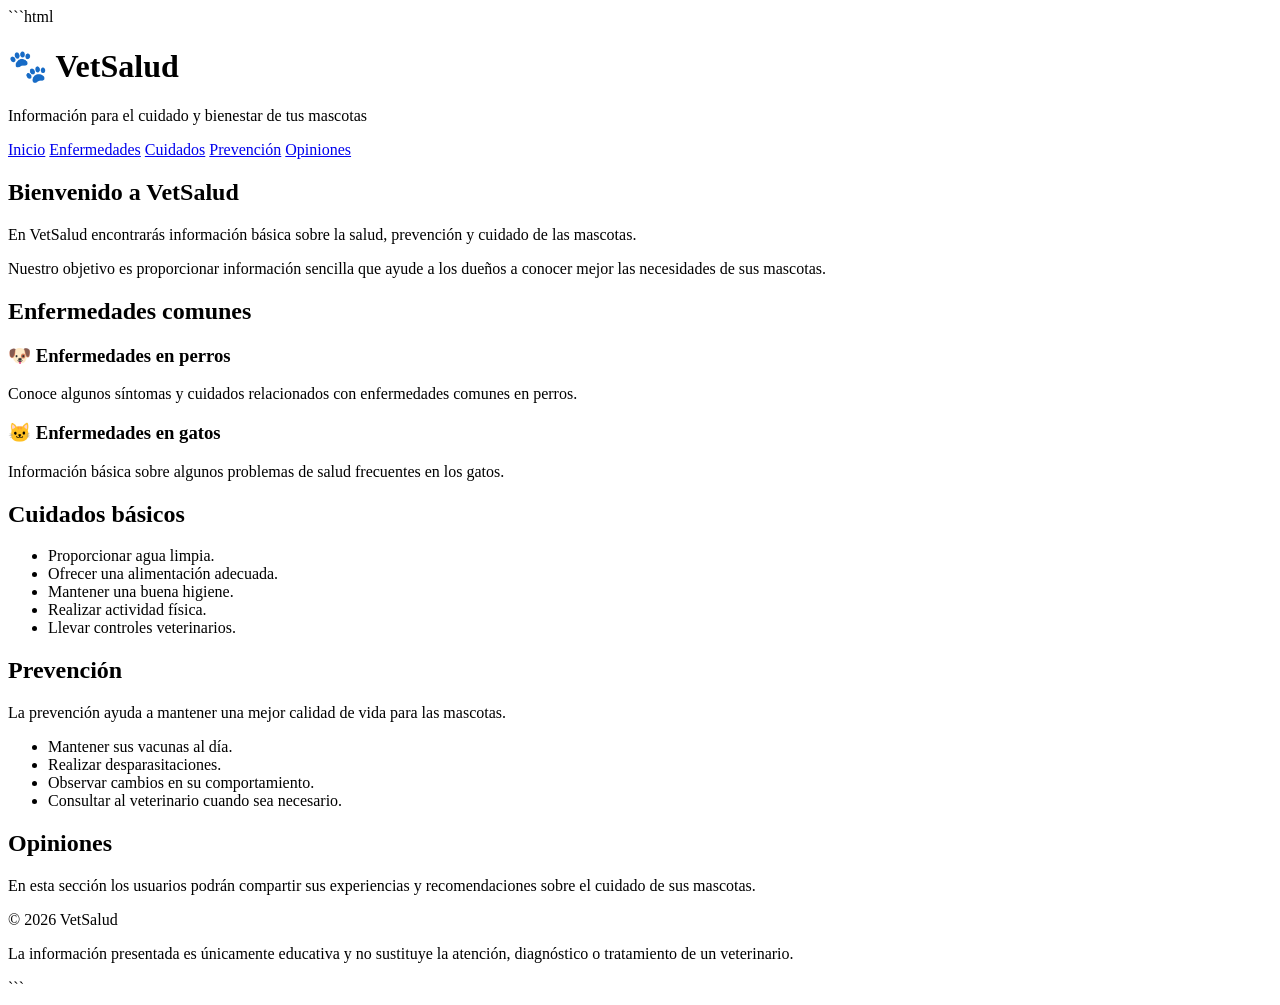
==== index.html @ 02de77aa "Primer commit de VetSalud" ====
```html
<!DOCTYPE html>
<html lang="es">
<head>
    <meta charset="UTF-8">
    <meta name="viewport" content="width=device-width, initial-scale=1.0">
    <title>VetSalud | Cuidado de mascotas</title>
</head>

<body>

    <header>
        <h1>🐾 VetSalud</h1>
        <p>Información para el cuidado y bienestar de tus mascotas</p>
    </header>

    <nav>
        <a href="#inicio">Inicio</a>
        <a href="#enfermedades">Enfermedades</a>
        <a href="#cuidados">Cuidados</a>
        <a href="#prevencion">Prevención</a>
        <a href="#opiniones">Opiniones</a>
    </nav>

    <main>

        <section id="inicio">
            <h2>Bienvenido a VetSalud</h2>
            <p>
                En VetSalud encontrarás información básica sobre la salud,
                prevención y cuidado de las mascotas.
            </p>
            <p>
                Nuestro objetivo es proporcionar información sencilla que
                ayude a los dueños a conocer mejor las necesidades de sus mascotas.
            </p>
        </section>

        <section id="enfermedades">
            <h2>Enfermedades comunes</h2>

            <article>
                <h3>🐶 Enfermedades en perros</h3>
                <p>
                    Conoce algunos síntomas y cuidados relacionados con
                    enfermedades comunes en perros.
                </p>
            </article>

            <article>
                <h3>🐱 Enfermedades en gatos</h3>
                <p>
                    Información básica sobre algunos problemas de salud
                    frecuentes en los gatos.
                </p>
            </article>
        </section>

        <section id="cuidados">
            <h2>Cuidados básicos</h2>
            <ul>
                <li>Proporcionar agua limpia.</li>
                <li>Ofrecer una alimentación adecuada.</li>
                <li>Mantener una buena higiene.</li>
                <li>Realizar actividad física.</li>
                <li>Llevar controles veterinarios.</li>
            </ul>
        </section>

        <section id="prevencion">
            <h2>Prevención</h2>
            <p>
                La prevención ayuda a mantener una mejor calidad de vida
                para las mascotas.
            </p>

            <ul>
                <li>Mantener sus vacunas al día.</li>
                <li>Realizar desparasitaciones.</li>
                <li>Observar cambios en su comportamiento.</li>
                <li>Consultar al veterinario cuando sea necesario.</li>
            </ul>
        </section>

        <section id="opiniones">
            <h2>Opiniones</h2>
            <p>
                En esta sección los usuarios podrán compartir sus
                experiencias y recomendaciones sobre el cuidado de sus mascotas.
            </p>
        </section>

    </main>

    <footer>
        <p>© 2026 VetSalud</p>
        <p>
            La información presentada es únicamente educativa y no sustituye
            la atención, diagnóstico o tratamiento de un veterinario.
        </p>
    </footer>

</body>
</html>
```
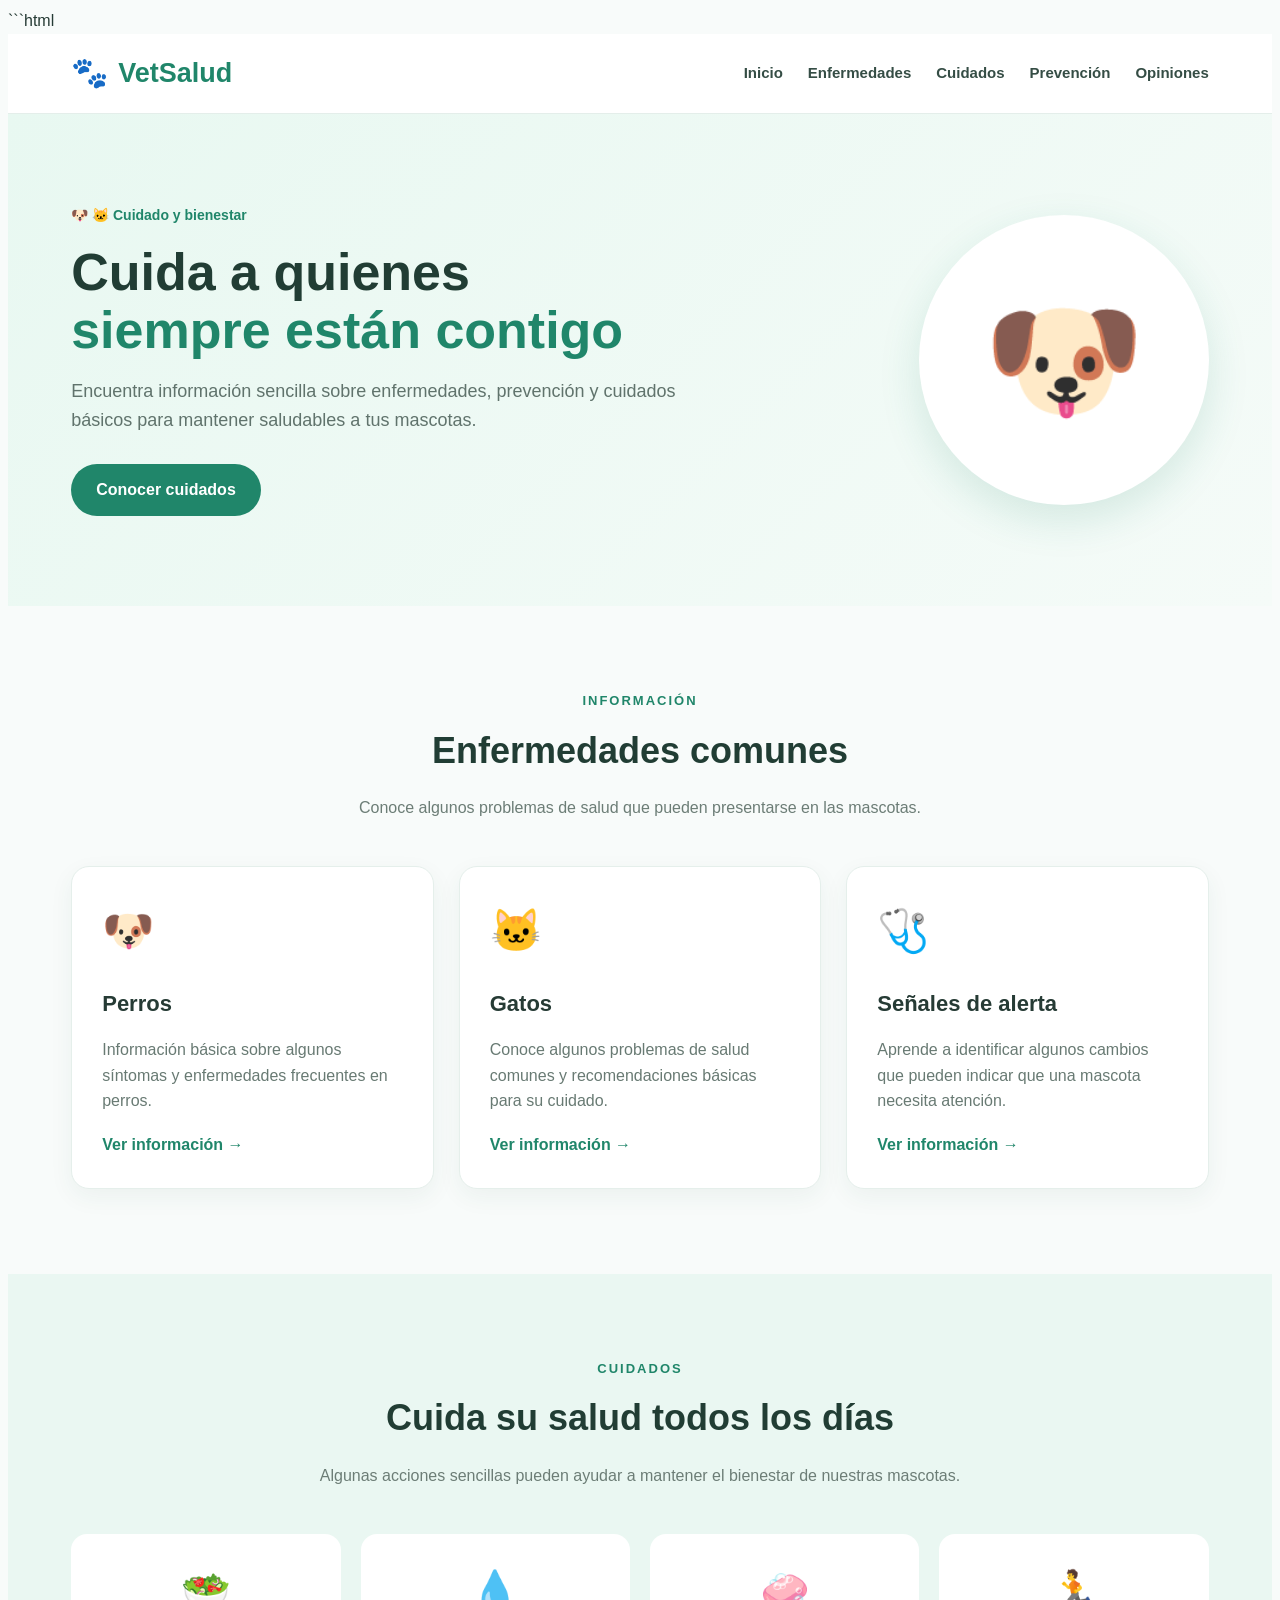
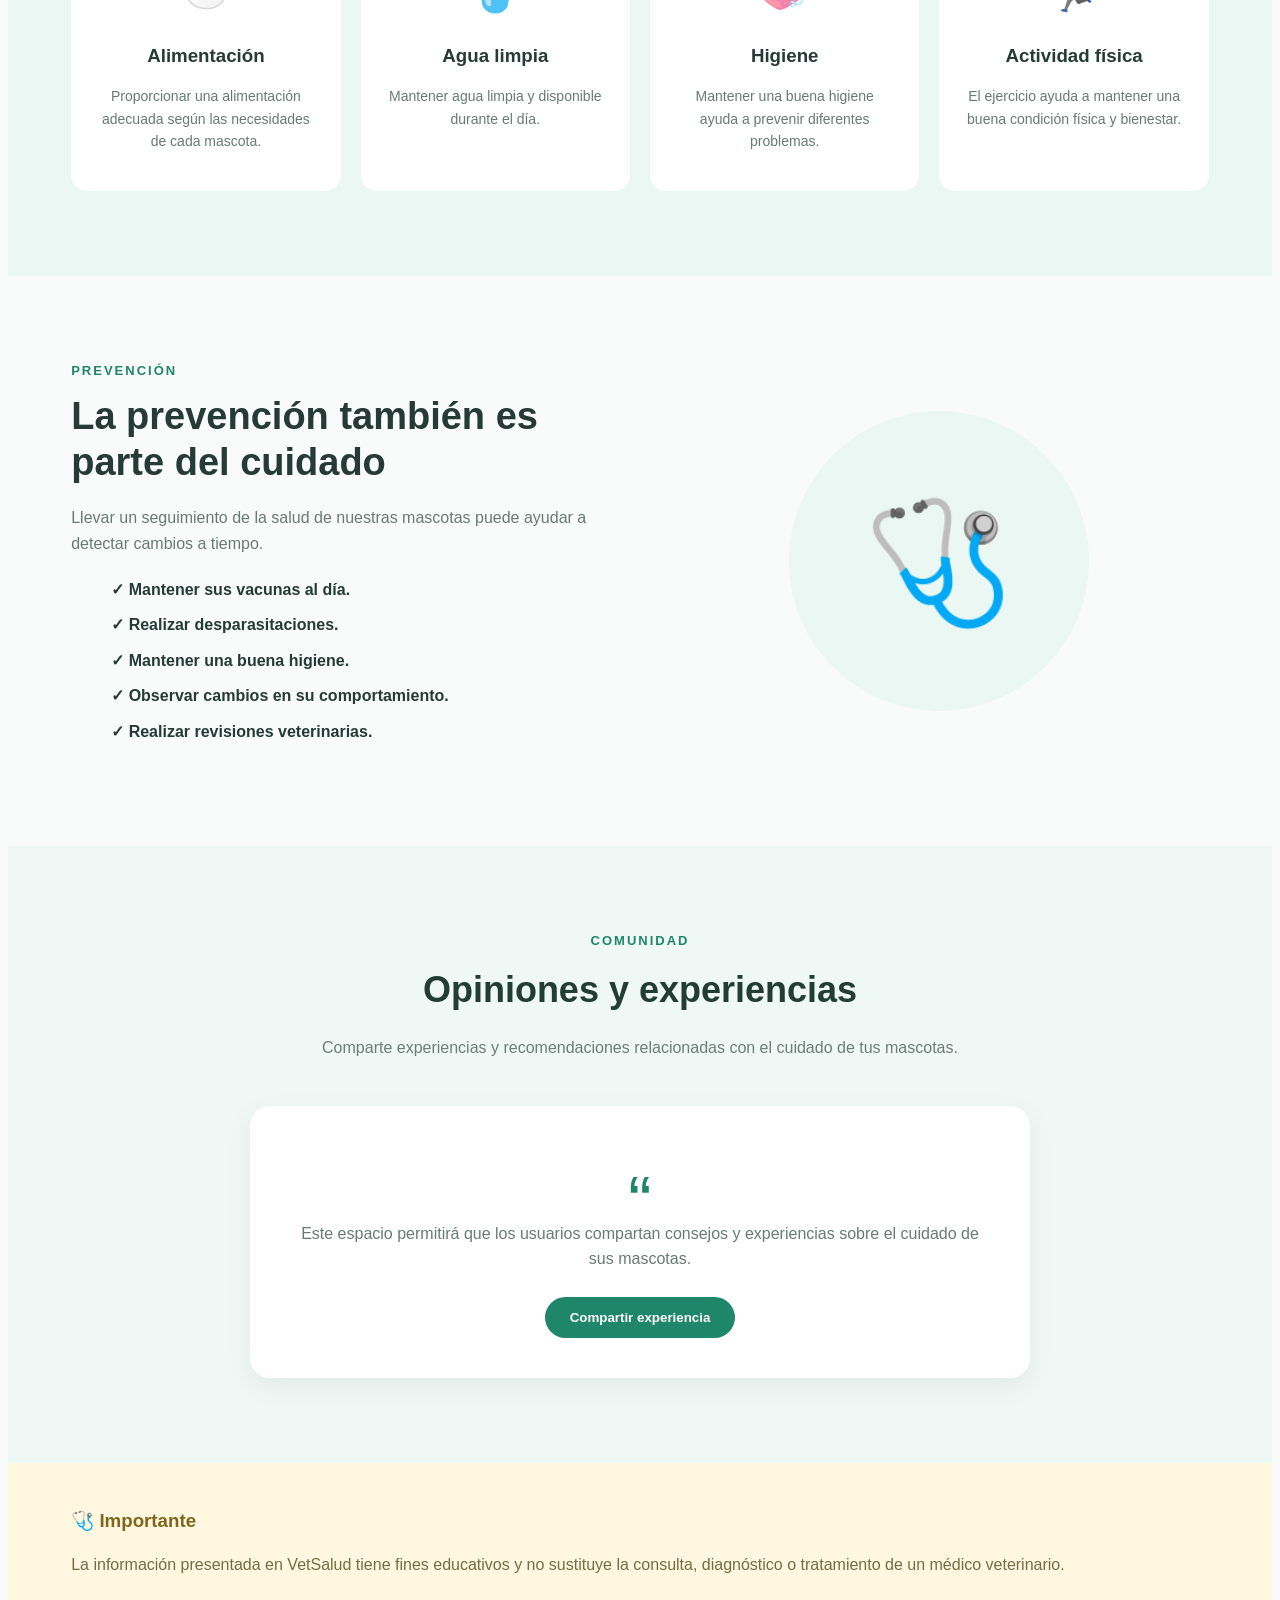
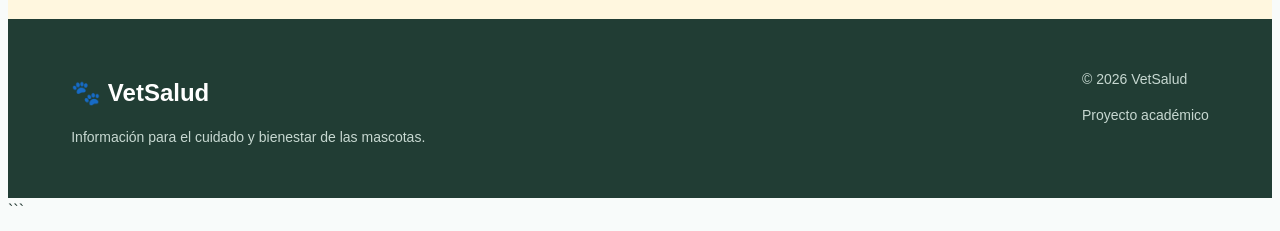
==== commit a81e33ac: "Agrega diseño inicial de VetSalud" ====
--- a/index.html
+++ b/index.html
@@ -4,102 +4,293 @@
 <head>
     <meta charset="UTF-8">
     <meta name="viewport" content="width=device-width, initial-scale=1.0">
+
     <title>VetSalud | Cuidado de mascotas</title>
+
+    <link rel="stylesheet" href="css/style.css">
 </head>
 
 <body>
 
-    <header>
-        <h1>🐾 VetSalud</h1>
-        <p>Información para el cuidado y bienestar de tus mascotas</p>
+    <!-- ENCABEZADO -->
+    <header class="header">
+        <div class="contenedor header-contenido">
+
+            <div class="logo">
+                <span>🐾</span>
+                <h1>VetSalud</h1>
+            </div>
+
+            <nav class="menu">
+                <a href="#inicio">Inicio</a>
+                <a href="#enfermedades">Enfermedades</a>
+                <a href="#cuidados">Cuidados</a>
+                <a href="#prevencion">Prevención</a>
+                <a href="#opiniones">Opiniones</a>
+            </nav>
+
+        </div>
     </header>
 
-    <nav>
-        <a href="#inicio">Inicio</a>
-        <a href="#enfermedades">Enfermedades</a>
-        <a href="#cuidados">Cuidados</a>
-        <a href="#prevencion">Prevención</a>
-        <a href="#opiniones">Opiniones</a>
-    </nav>
-
-    <main>
-
-        <section id="inicio">
-            <h2>Bienvenido a VetSalud</h2>
+
+    <!-- INICIO -->
+    <section id="inicio" class="hero">
+
+        <div class="contenedor hero-contenido">
+
+            <div class="hero-texto">
+                <span class="etiqueta">🐶 🐱 Cuidado y bienestar</span>
+
+                <h2>
+                    Cuida a quienes
+                    <span>siempre están contigo</span>
+                </h2>
+
+                <p>
+                    Encuentra información sencilla sobre enfermedades,
+                    prevención y cuidados básicos para mantener saludables
+                    a tus mascotas.
+                </p>
+
+                <a href="#cuidados" class="boton">
+                    Conocer cuidados
+                </a>
+            </div>
+
+            <div class="hero-animal">
+                <div class="circulo-animal">
+                    🐶
+                </div>
+            </div>
+
+        </div>
+
+    </section>
+
+
+    <!-- ENFERMEDADES -->
+    <section id="enfermedades" class="seccion">
+
+        <div class="contenedor">
+
+            <div class="titulo-seccion">
+                <span>INFORMACIÓN</span>
+                <h2>Enfermedades comunes</h2>
+                <p>
+                    Conoce algunos problemas de salud que pueden presentarse
+                    en las mascotas.
+                </p>
+            </div>
+
+            <div class="tarjetas">
+
+                <article class="tarjeta">
+                    <div class="icono">🐶</div>
+                    <h3>Perros</h3>
+                    <p>
+                        Información básica sobre algunos síntomas y
+                        enfermedades frecuentes en perros.
+                    </p>
+                    <a href="#">Ver información →</a>
+                </article>
+
+                <article class="tarjeta">
+                    <div class="icono">🐱</div>
+                    <h3>Gatos</h3>
+                    <p>
+                        Conoce algunos problemas de salud comunes y
+                        recomendaciones básicas para su cuidado.
+                    </p>
+                    <a href="#">Ver información →</a>
+                </article>
+
+                <article class="tarjeta">
+                    <div class="icono">🩺</div>
+                    <h3>Señales de alerta</h3>
+                    <p>
+                        Aprende a identificar algunos cambios que pueden
+                        indicar que una mascota necesita atención.
+                    </p>
+                    <a href="#">Ver información →</a>
+                </article>
+
+            </div>
+
+        </div>
+
+    </section>
+
+
+    <!-- CUIDADOS -->
+    <section id="cuidados" class="seccion seccion-verde">
+
+        <div class="contenedor">
+
+            <div class="titulo-seccion">
+                <span>CUIDADOS</span>
+                <h2>Cuida su salud todos los días</h2>
+                <p>
+                    Algunas acciones sencillas pueden ayudar a mantener
+                    el bienestar de nuestras mascotas.
+                </p>
+            </div>
+
+            <div class="cuidados-grid">
+
+                <div class="cuidado">
+                    <div>🥗</div>
+                    <h3>Alimentación</h3>
+                    <p>
+                        Proporcionar una alimentación adecuada según las
+                        necesidades de cada mascota.
+                    </p>
+                </div>
+
+                <div class="cuidado">
+                    <div>💧</div>
+                    <h3>Agua limpia</h3>
+                    <p>
+                        Mantener agua limpia y disponible durante el día.
+                    </p>
+                </div>
+
+                <div class="cuidado">
+                    <div>🧼</div>
+                    <h3>Higiene</h3>
+                    <p>
+                        Mantener una buena higiene ayuda a prevenir
+                        diferentes problemas.
+                    </p>
+                </div>
+
+                <div class="cuidado">
+                    <div>🏃</div>
+                    <h3>Actividad física</h3>
+                    <p>
+                        El ejercicio ayuda a mantener una buena condición
+                        física y bienestar.
+                    </p>
+                </div>
+
+            </div>
+
+        </div>
+
+    </section>
+
+
+    <!-- PREVENCIÓN -->
+    <section id="prevencion" class="seccion">
+
+        <div class="contenedor prevencion">
+
+            <div class="prevencion-texto">
+
+                <span>PREVENCIÓN</span>
+
+                <h2>
+                    La prevención también es parte del cuidado
+                </h2>
+
+                <p>
+                    Llevar un seguimiento de la salud de nuestras mascotas
+                    puede ayudar a detectar cambios a tiempo.
+                </p>
+
+                <ul>
+                    <li>✓ Mantener sus vacunas al día.</li>
+                    <li>✓ Realizar desparasitaciones.</li>
+                    <li>✓ Mantener una buena higiene.</li>
+                    <li>✓ Observar cambios en su comportamiento.</li>
+                    <li>✓ Realizar revisiones veterinarias.</li>
+                </ul>
+
+            </div>
+
+            <div class="prevencion-imagen">
+                🩺
+            </div>
+
+        </div>
+
+    </section>
+
+
+    <!-- OPINIONES -->
+    <section id="opiniones" class="seccion opiniones">
+
+        <div class="contenedor">
+
+            <div class="titulo-seccion">
+                <span>COMUNIDAD</span>
+                <h2>Opiniones y experiencias</h2>
+
+                <p>
+                    Comparte experiencias y recomendaciones relacionadas
+                    con el cuidado de tus mascotas.
+                </p>
+            </div>
+
+            <div class="opinion-box">
+
+                <div class="comillas">“</div>
+
+                <p>
+                    Este espacio permitirá que los usuarios compartan
+                    consejos y experiencias sobre el cuidado de sus mascotas.
+                </p>
+
+                <button class="boton">
+                    Compartir experiencia
+                </button>
+
+            </div>
+
+        </div>
+
+    </section>
+
+
+    <!-- AVISO -->
+    <section class="aviso">
+
+        <div class="contenedor">
+
+            <h3>🩺 Importante</h3>
+
             <p>
-                En VetSalud encontrarás información básica sobre la salud,
-                prevención y cuidado de las mascotas.
+                La información presentada en VetSalud tiene fines educativos
+                y no sustituye la consulta, diagnóstico o tratamiento de un
+                médico veterinario.
             </p>
-            <p>
-                Nuestro objetivo es proporcionar información sencilla que
-                ayude a los dueños a conocer mejor las necesidades de sus mascotas.
-            </p>
-        </section>
-
-        <section id="enfermedades">
-            <h2>Enfermedades comunes</h2>
-
-            <article>
-                <h3>🐶 Enfermedades en perros</h3>
-                <p>
-                    Conoce algunos síntomas y cuidados relacionados con
-                    enfermedades comunes en perros.
-                </p>
-            </article>
-
-            <article>
-                <h3>🐱 Enfermedades en gatos</h3>
-                <p>
-                    Información básica sobre algunos problemas de salud
-                    frecuentes en los gatos.
-                </p>
-            </article>
-        </section>
-
-        <section id="cuidados">
-            <h2>Cuidados básicos</h2>
-            <ul>
-                <li>Proporcionar agua limpia.</li>
-                <li>Ofrecer una alimentación adecuada.</li>
-                <li>Mantener una buena higiene.</li>
-                <li>Realizar actividad física.</li>
-                <li>Llevar controles veterinarios.</li>
-            </ul>
-        </section>
-
-        <section id="prevencion">
-            <h2>Prevención</h2>
-            <p>
-                La prevención ayuda a mantener una mejor calidad de vida
-                para las mascotas.
-            </p>
-
-            <ul>
-                <li>Mantener sus vacunas al día.</li>
-                <li>Realizar desparasitaciones.</li>
-                <li>Observar cambios en su comportamiento.</li>
-                <li>Consultar al veterinario cuando sea necesario.</li>
-            </ul>
-        </section>
-
-        <section id="opiniones">
-            <h2>Opiniones</h2>
-            <p>
-                En esta sección los usuarios podrán compartir sus
-                experiencias y recomendaciones sobre el cuidado de sus mascotas.
-            </p>
-        </section>
-
-    </main>
-
-    <footer>
-        <p>© 2026 VetSalud</p>
-        <p>
-            La información presentada es únicamente educativa y no sustituye
-            la atención, diagnóstico o tratamiento de un veterinario.
-        </p>
+
+        </div>
+
+    </section>
+
+
+    <!-- FOOTER -->
+    <footer class="footer">
+
+        <div class="contenedor footer-contenido">
+
+            <div>
+                <h2>🐾 VetSalud</h2>
+                <p>
+                    Información para el cuidado y bienestar de las mascotas.
+                </p>
+            </div>
+
+            <div>
+                <p>© 2026 VetSalud</p>
+                <p>Proyecto académico</p>
+            </div>
+
+        </div>
+
     </footer>
 
 </body>
 </html>
 ```
+
--- a/css/style.css
+++ b/css/style.css
@@ -0,0 +1,481 @@
+```css
+/* ------------------------------
+   CONFIGURACIÓN GENERAL
+------------------------------ */
+
+* {
+    margin: 0;
+    padding: 0;
+    box-sizing: border-box;
+}
+
+html {
+    scroll-behavior: smooth;
+}
+
+body {
+    font-family: Arial, Helvetica, sans-serif;
+    background-color: #f8fbfa;
+    color: #263b35;
+    line-height: 1.6;
+}
+
+.contenedor {
+    width: 90%;
+    max-width: 1150px;
+    margin: auto;
+}
+
+
+/* ------------------------------
+   ENCABEZADO
+------------------------------ */
+
+.header {
+    background-color: white;
+    border-bottom: 1px solid #e4eeea;
+    position: sticky;
+    top: 0;
+    z-index: 1000;
+}
+
+.header-contenido {
+    min-height: 75px;
+    display: flex;
+    align-items: center;
+    justify-content: space-between;
+}
+
+.logo {
+    display: flex;
+    align-items: center;
+    gap: 10px;
+}
+
+.logo span {
+    font-size: 30px;
+}
+
+.logo h1 {
+    color: #20866a;
+    font-size: 27px;
+}
+
+.menu {
+    display: flex;
+    gap: 25px;
+}
+
+.menu a {
+    color: #354d45;
+    text-decoration: none;
+    font-size: 15px;
+    font-weight: bold;
+    transition: 0.3s;
+}
+
+.menu a:hover {
+    color: #20866a;
+}
+
+
+/* ------------------------------
+   INICIO
+------------------------------ */
+
+.hero {
+    background: linear-gradient(135deg, #e8f8f1, #f5fbf8);
+    padding: 90px 0;
+}
+
+.hero-contenido {
+    display: flex;
+    align-items: center;
+    justify-content: space-between;
+    gap: 50px;
+}
+
+.hero-texto {
+    max-width: 650px;
+}
+
+.etiqueta {
+    color: #20866a;
+    font-weight: bold;
+    font-size: 14px;
+}
+
+.hero h2 {
+    font-size: 52px;
+    line-height: 1.1;
+    margin: 18px 0;
+    color: #213d34;
+}
+
+.hero h2 span {
+    color: #20866a;
+    display: block;
+}
+
+.hero p {
+    color: #60736c;
+    font-size: 18px;
+    margin-bottom: 30px;
+}
+
+.boton {
+    display: inline-block;
+    background-color: #20866a;
+    color: white;
+    text-decoration: none;
+    padding: 13px 25px;
+    border-radius: 30px;
+    border: none;
+    font-weight: bold;
+    cursor: pointer;
+    transition: 0.3s;
+}
+
+.boton:hover {
+    background-color: #176b55;
+    transform: translateY(-2px);
+}
+
+.hero-animal {
+    display: flex;
+    justify-content: center;
+    align-items: center;
+}
+
+.circulo-animal {
+    width: 290px;
+    height: 290px;
+    border-radius: 50%;
+    background-color: white;
+    display: flex;
+    justify-content: center;
+    align-items: center;
+    font-size: 130px;
+    box-shadow: 0 15px 40px rgba(32, 134, 106, 0.15);
+}
+
+
+/* ------------------------------
+   SECCIONES
+------------------------------ */
+
+.seccion {
+    padding: 85px 0;
+}
+
+.titulo-seccion {
+    text-align: center;
+    max-width: 650px;
+    margin: 0 auto 45px;
+}
+
+.titulo-seccion span,
+.prevencion-texto > span {
+    color: #20866a;
+    font-size: 13px;
+    font-weight: bold;
+    letter-spacing: 2px;
+}
+
+.titulo-seccion h2 {
+    font-size: 36px;
+    color: #213d34;
+    margin: 10px 0;
+}
+
+.titulo-seccion p {
+    color: #6c7d76;
+}
+
+
+/* ------------------------------
+   TARJETAS
+------------------------------ */
+
+.tarjetas {
+    display: grid;
+    grid-template-columns: repeat(3, 1fr);
+    gap: 25px;
+}
+
+.tarjeta {
+    background-color: white;
+    padding: 30px;
+    border-radius: 18px;
+    border: 1px solid #e5efeb;
+    box-shadow: 0 8px 25px rgba(40, 80, 65, 0.06);
+    transition: 0.3s;
+}
+
+.tarjeta:hover {
+    transform: translateY(-6px);
+    box-shadow: 0 15px 30px rgba(40, 80, 65, 0.12);
+}
+
+.icono {
+    font-size: 42px;
+    margin-bottom: 15px;
+}
+
+.tarjeta h3 {
+    font-size: 22px;
+    margin-bottom: 10px;
+}
+
+.tarjeta p {
+    color: #687a73;
+    margin-bottom: 18px;
+}
+
+.tarjeta a {
+    color: #20866a;
+    text-decoration: none;
+    font-weight: bold;
+}
+
+
+/* ------------------------------
+   CUIDADOS
+------------------------------ */
+
+.seccion-verde {
+    background-color: #eaf7f2;
+}
+
+.cuidados-grid {
+    display: grid;
+    grid-template-columns: repeat(4, 1fr);
+    gap: 20px;
+}
+
+.cuidado {
+    background-color: white;
+    padding: 25px;
+    text-align: center;
+    border-radius: 16px;
+}
+
+.cuidado > div {
+    font-size: 40px;
+    margin-bottom: 10px;
+}
+
+.cuidado h3 {
+    margin-bottom: 8px;
+}
+
+.cuidado p {
+    color: #687a73;
+    font-size: 14px;
+}
+
+
+/* ------------------------------
+   PREVENCIÓN
+------------------------------ */
+
+.prevencion {
+    display: grid;
+    grid-template-columns: 1fr 1fr;
+    align-items: center;
+    gap: 60px;
+}
+
+.prevencion-texto h2 {
+    font-size: 38px;
+    line-height: 1.2;
+    margin: 12px 0 20px;
+}
+
+.prevencion-texto p {
+    color: #687a73;
+    margin-bottom: 20px;
+}
+
+.prevencion-texto ul {
+    list-style: none;
+}
+
+.prevencion-texto li {
+    margin: 10px 0;
+    font-weight: bold;
+}
+
+.prevencion-imagen {
+    background-color: #eaf7f2;
+    width: 300px;
+    height: 300px;
+    border-radius: 50%;
+    margin: auto;
+    display: flex;
+    align-items: center;
+    justify-content: center;
+    font-size: 120px;
+}
+
+
+/* ------------------------------
+   OPINIONES
+------------------------------ */
+
+.opiniones {
+    background-color: #f0f8f5;
+}
+
+.opinion-box {
+    max-width: 700px;
+    margin: auto;
+    background-color: white;
+    padding: 40px;
+    text-align: center;
+    border-radius: 20px;
+    box-shadow: 0 8px 25px rgba(40, 80, 65, 0.08);
+}
+
+.comillas {
+    color: #20866a;
+    font-size: 70px;
+    height: 55px;
+}
+
+.opinion-box p {
+    color: #687a73;
+    margin: 20px 0 25px;
+}
+
+
+/* ------------------------------
+   AVISO
+------------------------------ */
+
+.aviso {
+    background-color: #fff7df;
+    padding: 25px 0;
+}
+
+.aviso h3 {
+    color: #80651d;
+    margin-bottom: 5px;
+}
+
+.aviso p {
+    color: #776b47;
+}
+
+
+/* ------------------------------
+   FOOTER
+------------------------------ */
+
+.footer {
+    background-color: #213d34;
+    color: white;
+    padding: 35px 0;
+}
+
+.footer-contenido {
+    display: flex;
+    justify-content: space-between;
+    gap: 30px;
+}
+
+.footer h2 {
+    margin-bottom: 5px;
+}
+
+.footer p {
+    color: #c7d8d1;
+    font-size: 14px;
+}
+
+
+/* ------------------------------
+   RESPONSIVE
+------------------------------ */
+
+@media (max-width: 850px) {
+
+    .header-contenido {
+        flex-direction: column;
+        padding: 15px 0;
+        gap: 15px;
+    }
+
+    .menu {
+        flex-wrap: wrap;
+        justify-content: center;
+        gap: 15px;
+    }
+
+    .hero-contenido {
+        flex-direction: column;
+        text-align: center;
+    }
+
+    .hero h2 {
+        font-size: 40px;
+    }
+
+    .tarjetas {
+        grid-template-columns: 1fr;
+    }
+
+    .cuidados-grid {
+        grid-template-columns: repeat(2, 1fr);
+    }
+
+    .prevencion {
+        grid-template-columns: 1fr;
+    }
+
+    .prevencion-texto {
+        text-align: center;
+    }
+
+    .prevencion-imagen {
+        width: 230px;
+        height: 230px;
+        font-size: 90px;
+    }
+
+    .footer-contenido {
+        flex-direction: column;
+        text-align: center;
+    }
+}
+
+
+@media (max-width: 500px) {
+
+    .hero {
+        padding: 60px 0;
+    }
+
+    .hero h2 {
+        font-size: 34px;
+    }
+
+    .circulo-animal {
+        width: 210px;
+        height: 210px;
+        font-size: 90px;
+    }
+
+    .cuidados-grid {
+        grid-template-columns: 1fr;
+    }
+
+    .titulo-seccion h2 {
+        font-size: 30px;
+    }
+
+    .prevencion-texto h2 {
+        font-size: 30px;
+    }
+}
+```
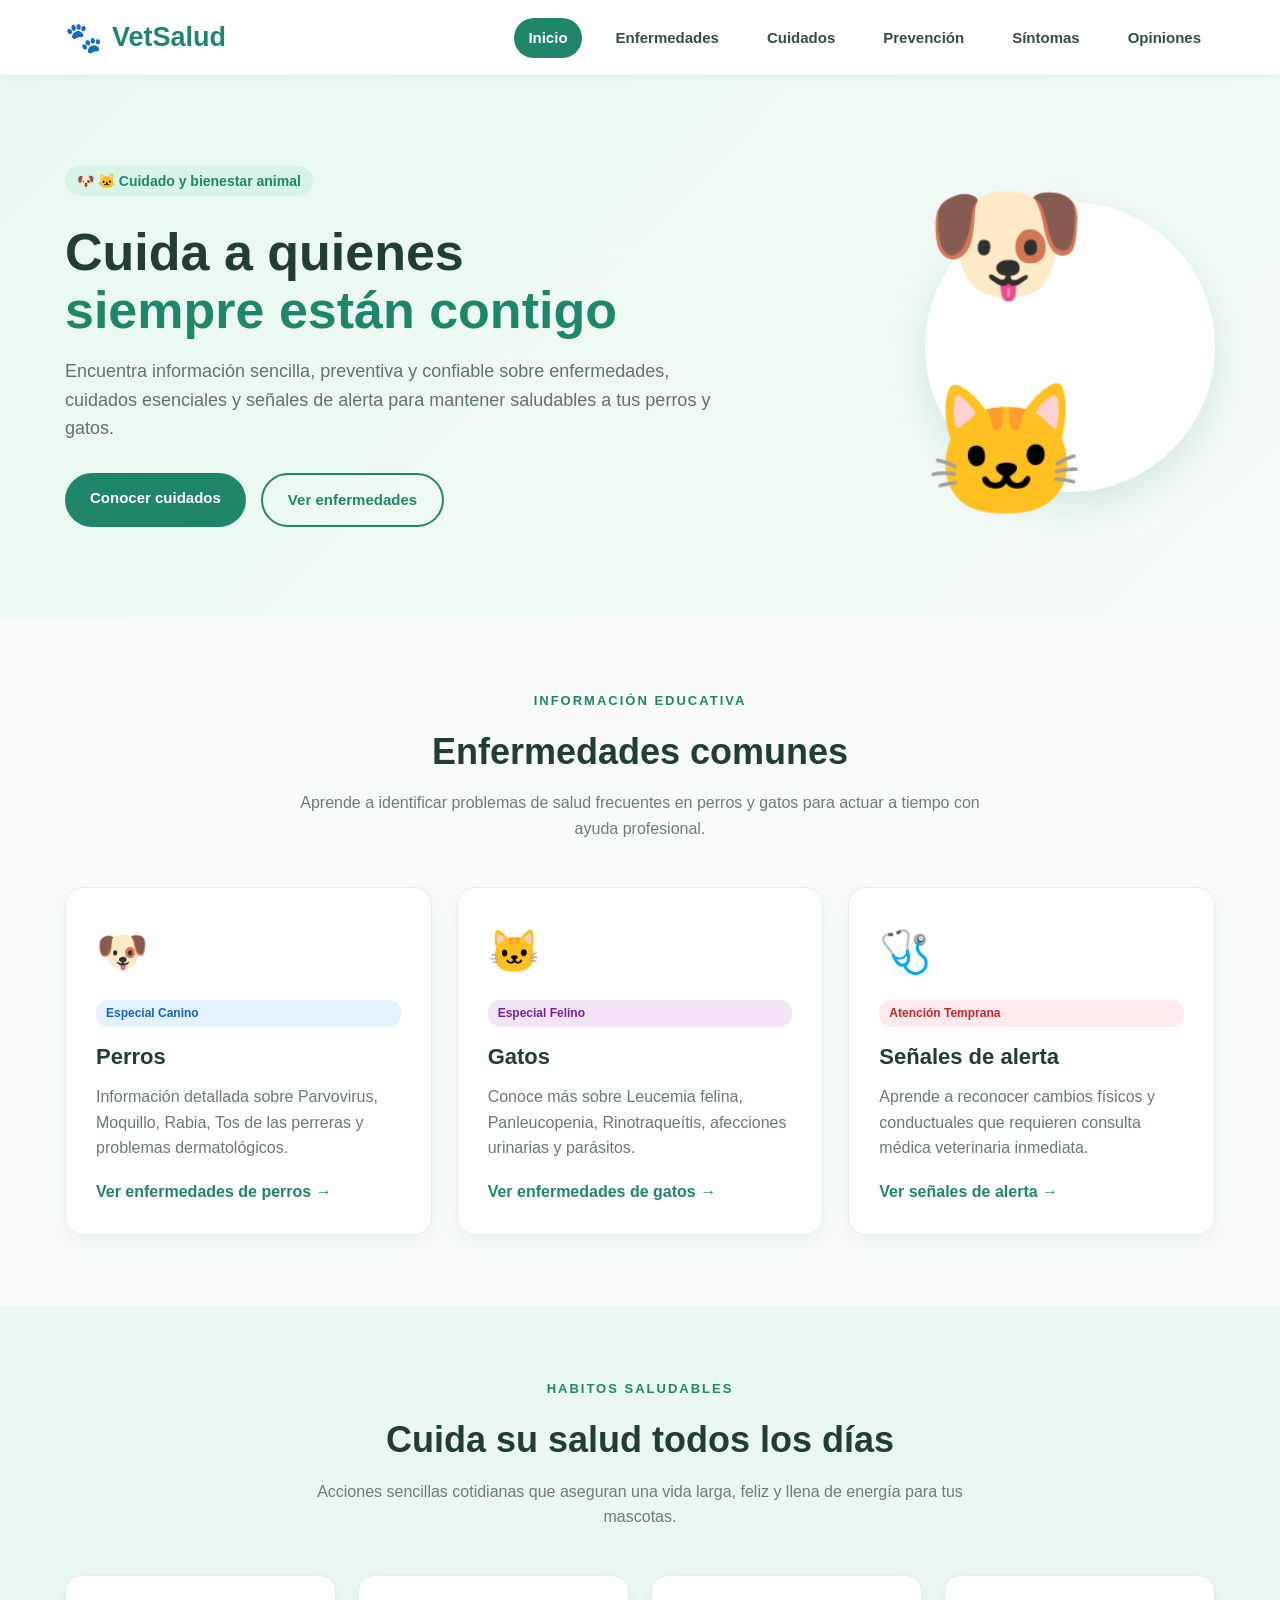
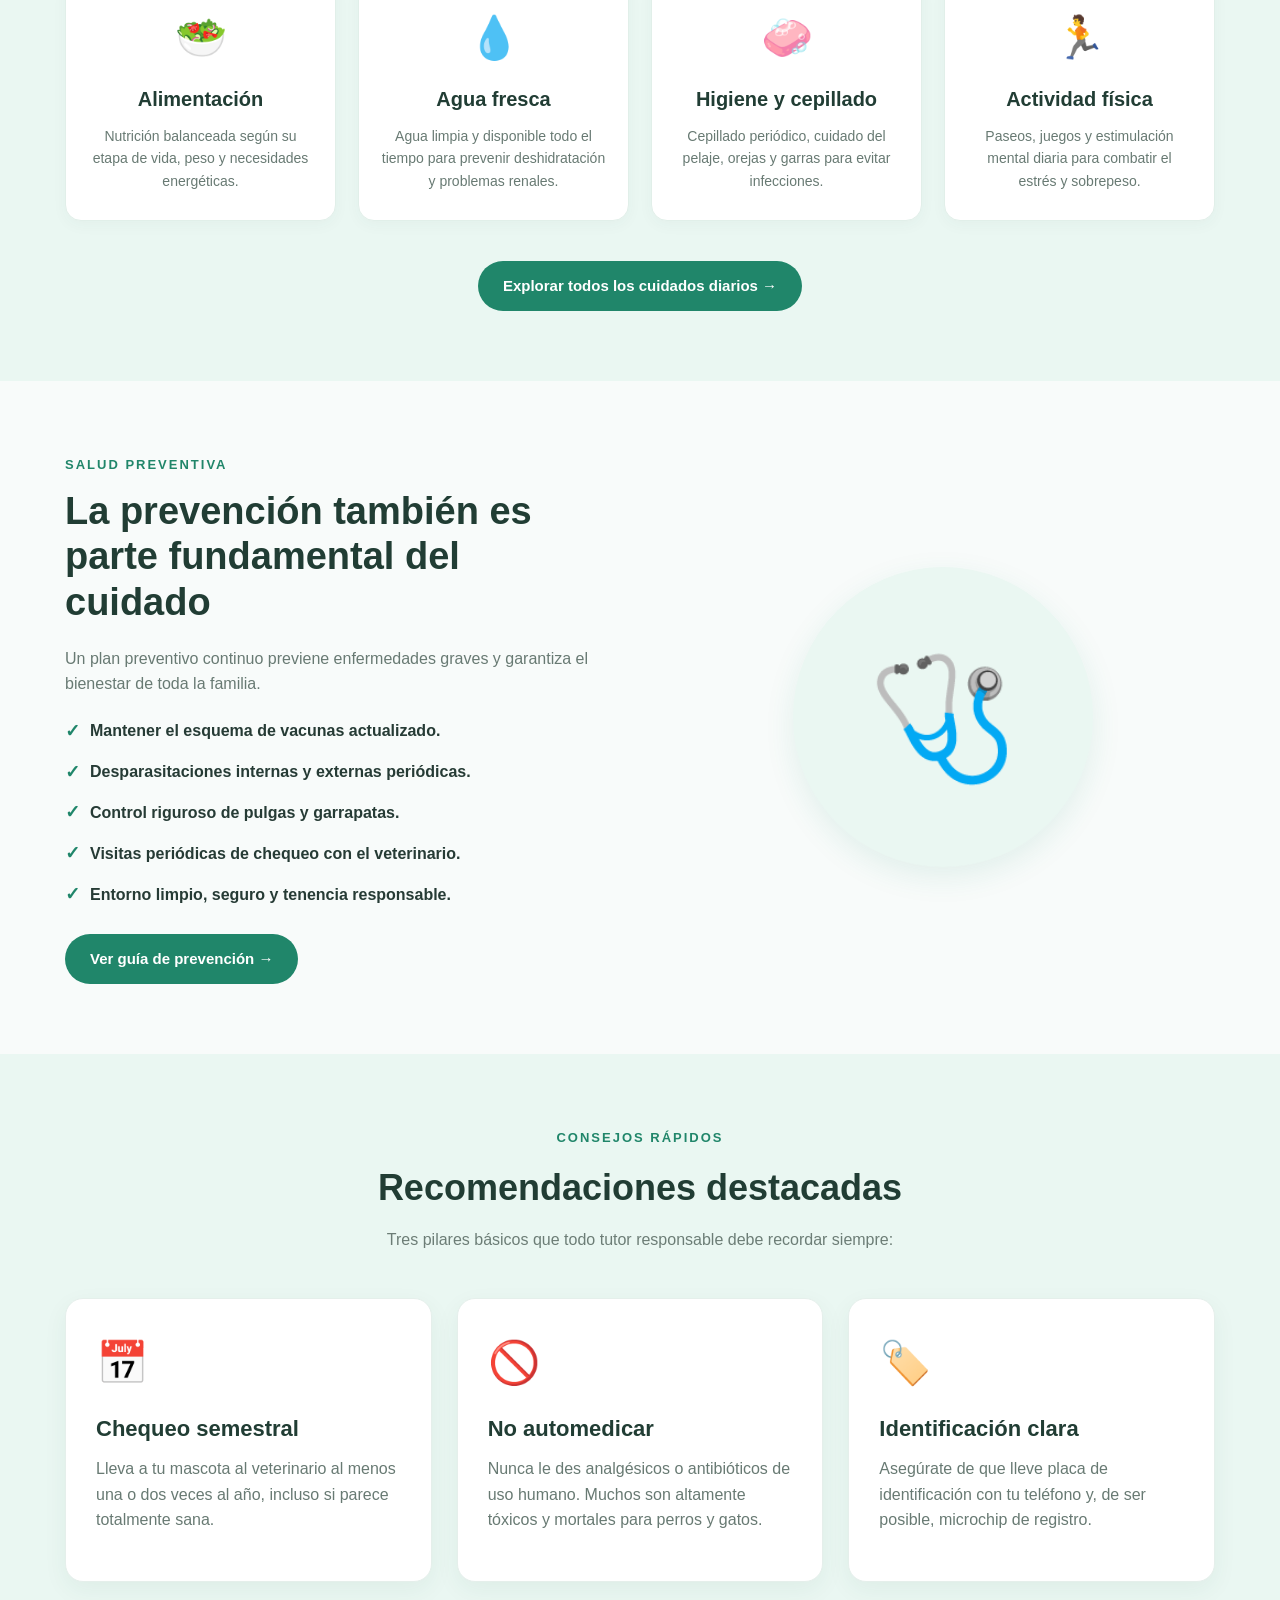
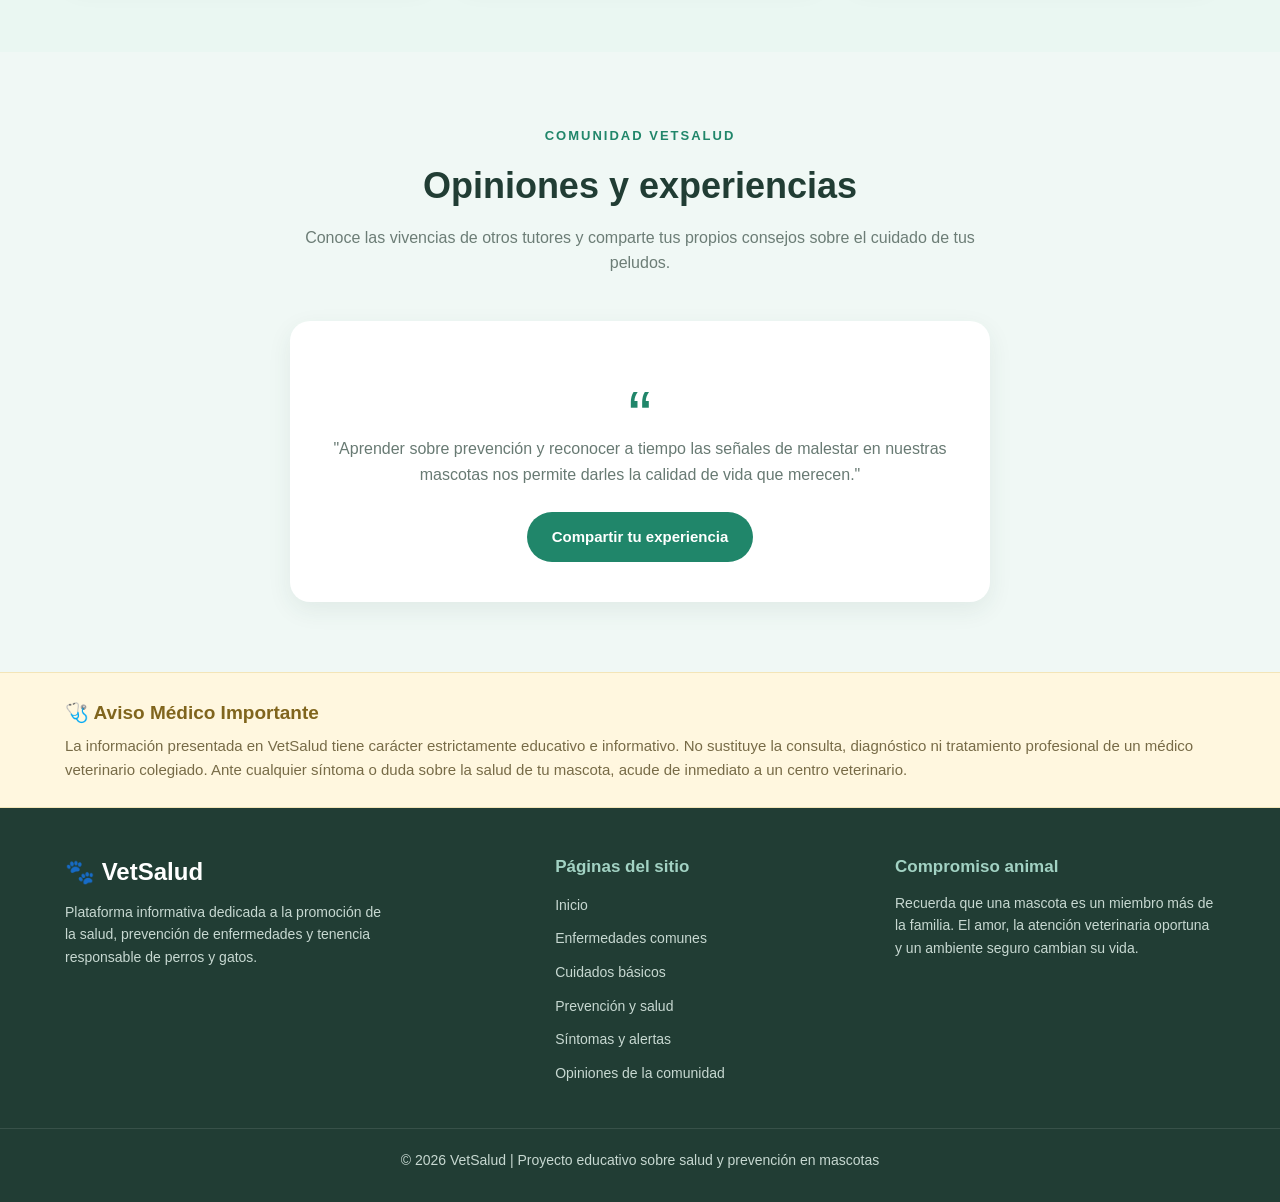
==== commit 8bbb97c4: "Agregar secciones informativas de VetSalud" ====
--- a/index.html
+++ b/index.html
@@ -1,45 +1,49 @@
-```html
 <!DOCTYPE html>
 <html lang="es">
 <head>
     <meta charset="UTF-8">
     <meta name="viewport" content="width=device-width, initial-scale=1.0">
-
-    <title>VetSalud | Cuidado de mascotas</title>
-
+    <title>VetSalud | Cuidado de Mascotas, Salud y Prevención</title>
+    <meta name="description" content="Información educativa sobre el cuidado, enfermedades comunes, prevención y síntomas en perros y gatos.">
     <link rel="stylesheet" href="css/style.css">
 </head>
 
 <body>
 
-    <!-- ENCABEZADO -->
+    <!-- ENCABEZADO Y NAVEGACIÓN -->
     <header class="header">
         <div class="contenedor header-contenido">
 
-            <div class="logo">
+            <a href="index.html" class="logo" aria-label="Inicio VetSalud">
                 <span>🐾</span>
                 <h1>VetSalud</h1>
-            </div>
-
-            <nav class="menu">
-                <a href="#inicio">Inicio</a>
-                <a href="#enfermedades">Enfermedades</a>
-                <a href="#cuidados">Cuidados</a>
-                <a href="#prevencion">Prevención</a>
-                <a href="#opiniones">Opiniones</a>
+            </a>
+
+            <!-- Botón de menú hamburguesa para dispositivos móviles -->
+            <button class="hamburger-toggle" id="hamburger-btn" aria-label="Abrir menú" aria-expanded="false">
+                ☰
+            </button>
+
+            <nav class="menu" id="nav-menu">
+                <a href="index.html" class="activo">Inicio</a>
+                <a href="enfermedades.html">Enfermedades</a>
+                <a href="cuidados.html">Cuidados</a>
+                <a href="prevencion.html">Prevención</a>
+                <a href="sintomas.html">Síntomas</a>
+                <a href="opiniones.html">Opiniones</a>
             </nav>
 
         </div>
     </header>
 
 
-    <!-- INICIO -->
+    <!-- INICIO (HERO) -->
     <section id="inicio" class="hero">
 
         <div class="contenedor hero-contenido">
 
             <div class="hero-texto">
-                <span class="etiqueta">🐶 🐱 Cuidado y bienestar</span>
+                <span class="etiqueta">🐶 🐱 Cuidado y bienestar animal</span>
 
                 <h2>
                     Cuida a quienes
@@ -47,38 +51,41 @@
                 </h2>
 
                 <p>
-                    Encuentra información sencilla sobre enfermedades,
-                    prevención y cuidados básicos para mantener saludables
-                    a tus mascotas.
-                </p>
-
-                <a href="#cuidados" class="boton">
-                    Conocer cuidados
-                </a>
+                    Encuentra información sencilla, preventiva y confiable sobre enfermedades,
+                    cuidados esenciales y señales de alerta para mantener saludables a tus perros y gatos.
+                </p>
+
+                <div style="display: flex; gap: 15px; flex-wrap: wrap;">
+                    <a href="cuidados.html" class="boton">
+                        Conocer cuidados
+                    </a>
+                    <a href="enfermedades.html" class="boton boton-secundario">
+                        Ver enfermedades
+                    </a>
+                </div>
             </div>
 
             <div class="hero-animal">
-                <div class="circulo-animal">
-                    🐶
-                </div>
-            </div>
-
-        </div>
-
-    </section>
-
-
-    <!-- ENFERMEDADES -->
+                <div class="circulo-animal" title="VetSalud - Salud de Mascotas">
+                    🐶🐱
+                </div>
+            </div>
+
+        </div>
+
+    </section>
+
+
+    <!-- ENFERMEDADES COMUNES -->
     <section id="enfermedades" class="seccion">
 
         <div class="contenedor">
 
             <div class="titulo-seccion">
-                <span>INFORMACIÓN</span>
+                <span>INFORMACIÓN EDUCATIVA</span>
                 <h2>Enfermedades comunes</h2>
                 <p>
-                    Conoce algunos problemas de salud que pueden presentarse
-                    en las mascotas.
+                    Aprende a identificar problemas de salud frecuentes en perros y gatos para actuar a tiempo con ayuda profesional.
                 </p>
             </div>
 
@@ -86,52 +93,51 @@
 
                 <article class="tarjeta">
                     <div class="icono">🐶</div>
+                    <span class="insignia insignia-perro">Especial Canino</span>
                     <h3>Perros</h3>
                     <p>
-                        Información básica sobre algunos síntomas y
-                        enfermedades frecuentes en perros.
-                    </p>
-                    <a href="#">Ver información →</a>
+                        Información detallada sobre Parvovirus, Moquillo, Rabia, Tos de las perreras y problemas dermatológicos.
+                    </p>
+                    <a href="enfermedades.html?especie=perro">Ver enfermedades de perros →</a>
                 </article>
 
                 <article class="tarjeta">
                     <div class="icono">🐱</div>
+                    <span class="insignia insignia-gato">Especial Felino</span>
                     <h3>Gatos</h3>
                     <p>
-                        Conoce algunos problemas de salud comunes y
-                        recomendaciones básicas para su cuidado.
-                    </p>
-                    <a href="#">Ver información →</a>
+                        Conoce más sobre Leucemia felina, Panleucopenia, Rinotraqueítis, afecciones urinarias y parásitos.
+                    </p>
+                    <a href="enfermedades.html?especie=gato">Ver enfermedades de gatos →</a>
                 </article>
 
                 <article class="tarjeta">
                     <div class="icono">🩺</div>
+                    <span class="insignia insignia-urgente">Atención Temprana</span>
                     <h3>Señales de alerta</h3>
                     <p>
-                        Aprende a identificar algunos cambios que pueden
-                        indicar que una mascota necesita atención.
-                    </p>
-                    <a href="#">Ver información →</a>
-                </article>
-
-            </div>
-
-        </div>
-
-    </section>
-
-
-    <!-- CUIDADOS -->
+                        Aprende a reconocer cambios físicos y conductuales que requieren consulta médica veterinaria inmediata.
+                    </p>
+                    <a href="sintomas.html">Ver señales de alerta →</a>
+                </article>
+
+            </div>
+
+        </div>
+
+    </section>
+
+
+    <!-- CUIDADOS BÁSICOS -->
     <section id="cuidados" class="seccion seccion-verde">
 
         <div class="contenedor">
 
             <div class="titulo-seccion">
-                <span>CUIDADOS</span>
+                <span>HABITOS SALUDABLES</span>
                 <h2>Cuida su salud todos los días</h2>
                 <p>
-                    Algunas acciones sencillas pueden ayudar a mantener
-                    el bienestar de nuestras mascotas.
+                    Acciones sencillas cotidianas que aseguran una vida larga, feliz y llena de energía para tus mascotas.
                 </p>
             </div>
 
@@ -141,25 +147,23 @@
                     <div>🥗</div>
                     <h3>Alimentación</h3>
                     <p>
-                        Proporcionar una alimentación adecuada según las
-                        necesidades de cada mascota.
+                        Nutrición balanceada según su etapa de vida, peso y necesidades energéticas.
                     </p>
                 </div>
 
                 <div class="cuidado">
                     <div>💧</div>
-                    <h3>Agua limpia</h3>
-                    <p>
-                        Mantener agua limpia y disponible durante el día.
+                    <h3>Agua fresca</h3>
+                    <p>
+                        Agua limpia y disponible todo el tiempo para prevenir deshidratación y problemas renales.
                     </p>
                 </div>
 
                 <div class="cuidado">
                     <div>🧼</div>
-                    <h3>Higiene</h3>
-                    <p>
-                        Mantener una buena higiene ayuda a prevenir
-                        diferentes problemas.
+                    <h3>Higiene y cepillado</h3>
+                    <p>
+                        Cepillado periódico, cuidado del pelaje, orejas y garras para evitar infecciones.
                     </p>
                 </div>
 
@@ -167,11 +171,16 @@
                     <div>🏃</div>
                     <h3>Actividad física</h3>
                     <p>
-                        El ejercicio ayuda a mantener una buena condición
-                        física y bienestar.
-                    </p>
-                </div>
-
+                        Paseos, juegos y estimulación mental diaria para combatir el estrés y sobrepeso.
+                    </p>
+                </div>
+
+            </div>
+
+            <div style="text-align: center; margin-top: 40px;">
+                <a href="cuidados.html" class="boton">
+                    Explorar todos los cuidados diarios →
+                </a>
             </div>
 
         </div>
@@ -186,33 +195,70 @@
 
             <div class="prevencion-texto">
 
-                <span>PREVENCIÓN</span>
+                <span>SALUD PREVENTIVA</span>
 
                 <h2>
-                    La prevención también es parte del cuidado
+                    La prevención también es parte fundamental del cuidado
                 </h2>
 
                 <p>
-                    Llevar un seguimiento de la salud de nuestras mascotas
-                    puede ayudar a detectar cambios a tiempo.
+                    Un plan preventivo continuo previene enfermedades graves y garantiza el bienestar de toda la familia.
                 </p>
 
                 <ul>
-                    <li>✓ Mantener sus vacunas al día.</li>
-                    <li>✓ Realizar desparasitaciones.</li>
-                    <li>✓ Mantener una buena higiene.</li>
-                    <li>✓ Observar cambios en su comportamiento.</li>
-                    <li>✓ Realizar revisiones veterinarias.</li>
+                    <li><span class="check">✓</span> Mantener el esquema de vacunas actualizado.</li>
+                    <li><span class="check">✓</span> Desparasitaciones internas y externas periódicas.</li>
+                    <li><span class="check">✓</span> Control riguroso de pulgas y garrapatas.</li>
+                    <li><span class="check">✓</span> Visitas periódicas de chequeo con el veterinario.</li>
+                    <li><span class="check">✓</span> Entorno limpio, seguro y tenencia responsable.</li>
                 </ul>
 
-            </div>
-
-            <div class="prevencion-imagen">
+                <div style="margin-top: 25px;">
+                    <a href="prevencion.html" class="boton">
+                        Ver guía de prevención →
+                    </a>
+                </div>
+
+            </div>
+
+            <div class="prevencion-imagen" title="Prevención médica veterinaria">
                 🩺
             </div>
 
         </div>
 
+    </section>
+
+
+    <!-- RECOMENDACIONES DESTACADAS -->
+    <section class="seccion seccion-verde">
+        <div class="contenedor">
+            <div class="titulo-seccion">
+                <span>CONSEJOS RÁPIDOS</span>
+                <h2>Recomendaciones destacadas</h2>
+                <p>Tres pilares básicos que todo tutor responsable debe recordar siempre:</p>
+            </div>
+
+            <div class="tarjetas">
+                <article class="tarjeta">
+                    <div class="icono">📅</div>
+                    <h3>Chequeo semestral</h3>
+                    <p>Lleva a tu mascota al veterinario al menos una o dos veces al año, incluso si parece totalmente sana.</p>
+                </article>
+
+                <article class="tarjeta">
+                    <div class="icono">🚫</div>
+                    <h3>No automedicar</h3>
+                    <p>Nunca le des analgésicos o antibióticos de uso humano. Muchos son altamente tóxicos y mortales para perros y gatos.</p>
+                </article>
+
+                <article class="tarjeta">
+                    <div class="icono">🏷️</div>
+                    <h3>Identificación clara</h3>
+                    <p>Asegúrate de que lleve placa de identificación con tu teléfono y, de ser posible, microchip de registro.</p>
+                </article>
+            </div>
+        </div>
     </section>
 
 
@@ -222,12 +268,11 @@
         <div class="contenedor">
 
             <div class="titulo-seccion">
-                <span>COMUNIDAD</span>
+                <span>COMUNIDAD VETSALUD</span>
                 <h2>Opiniones y experiencias</h2>
 
                 <p>
-                    Comparte experiencias y recomendaciones relacionadas
-                    con el cuidado de tus mascotas.
+                    Conoce las vivencias de otros tutores y comparte tus propios consejos sobre el cuidado de tus peludos.
                 </p>
             </div>
 
@@ -236,32 +281,29 @@
                 <div class="comillas">“</div>
 
                 <p>
-                    Este espacio permitirá que los usuarios compartan
-                    consejos y experiencias sobre el cuidado de sus mascotas.
-                </p>
-
-                <button class="boton">
-                    Compartir experiencia
-                </button>
-
-            </div>
-
-        </div>
-
-    </section>
-
-
-    <!-- AVISO -->
+                    "Aprender sobre prevención y reconocer a tiempo las señales de malestar en nuestras mascotas nos permite darles la calidad de vida que merecen."
+                </p>
+
+                <a href="opiniones.html" class="boton">
+                    Compartir tu experiencia
+                </a>
+
+            </div>
+
+        </div>
+
+    </section>
+
+
+    <!-- AVISO EDUCATIVO -->
     <section class="aviso">
 
         <div class="contenedor">
 
-            <h3>🩺 Importante</h3>
+            <h3>🩺 Aviso Médico Importante</h3>
 
             <p>
-                La información presentada en VetSalud tiene fines educativos
-                y no sustituye la consulta, diagnóstico o tratamiento de un
-                médico veterinario.
+                La información presentada en VetSalud tiene carácter estrictamente educativo e informativo. No sustituye la consulta, diagnóstico ni tratamiento profesional de un médico veterinario colegiado. Ante cualquier síntoma o duda sobre la salud de tu mascota, acude de inmediato a un centro veterinario.
             </p>
 
         </div>
@@ -269,28 +311,47 @@
     </section>
 
 
-    <!-- FOOTER -->
+    <!-- PIE DE PÁGINA (FOOTER) -->
     <footer class="footer">
 
         <div class="contenedor footer-contenido">
 
-            <div>
+            <div class="footer-col">
                 <h2>🐾 VetSalud</h2>
                 <p>
-                    Información para el cuidado y bienestar de las mascotas.
-                </p>
-            </div>
-
-            <div>
-                <p>© 2026 VetSalud</p>
-                <p>Proyecto académico</p>
-            </div>
-
+                    Plataforma informativa dedicada a la promoción de la salud, prevención de enfermedades y tenencia responsable de perros y gatos.
+                </p>
+            </div>
+
+            <div class="footer-col">
+                <h3>Páginas del sitio</h3>
+                <ul class="footer-links">
+                    <li><a href="index.html">Inicio</a></li>
+                    <li><a href="enfermedades.html">Enfermedades comunes</a></li>
+                    <li><a href="cuidados.html">Cuidados básicos</a></li>
+                    <li><a href="prevencion.html">Prevención y salud</a></li>
+                    <li><a href="sintomas.html">Síntomas y alertas</a></li>
+                    <li><a href="opiniones.html">Opiniones de la comunidad</a></li>
+                </ul>
+            </div>
+
+            <div class="footer-col">
+                <h3>Compromiso animal</h3>
+                <p>
+                    Recuerda que una mascota es un miembro más de la familia. El amor, la atención veterinaria oportuna y un ambiente seguro cambian su vida.
+                </p>
+            </div>
+
+        </div>
+
+        <div class="footer-bottom">
+            <div class="contenedor">
+                <p>© 2026 VetSalud | Proyecto educativo sobre salud y prevención en mascotas</p>
+            </div>
         </div>
 
     </footer>
 
+    <script src="js/menu.js"></script>
 </body>
 </html>
-```
-
--- a/css/style.css
+++ b/css/style.css
@@ -1,4 +1,3 @@
-```css
 /* ------------------------------
    CONFIGURACIÓN GENERAL
 ------------------------------ */
@@ -26,9 +25,14 @@
     margin: auto;
 }
 
-
-/* ------------------------------
-   ENCABEZADO
+:focus-visible {
+    outline: 3px solid #20866a;
+    outline-offset: 3px;
+}
+
+
+/* ------------------------------
+   ENCABEZADO Y NAVEGACIÓN
 ------------------------------ */
 
 .header {
@@ -37,6 +41,7 @@
     position: sticky;
     top: 0;
     z-index: 1000;
+    box-shadow: 0 2px 10px rgba(0, 0, 0, 0.03);
 }
 
 .header-contenido {
@@ -50,6 +55,7 @@
     display: flex;
     align-items: center;
     gap: 10px;
+    text-decoration: none;
 }
 
 .logo span {
@@ -61,9 +67,27 @@
     font-size: 27px;
 }
 
+/* Botón menú hamburguesa para móviles */
+.hamburger-toggle {
+    display: none;
+    background: none;
+    border: none;
+    font-size: 26px;
+    color: #20866a;
+    cursor: pointer;
+    padding: 8px 12px;
+    border-radius: 8px;
+    transition: background-color 0.3s;
+}
+
+.hamburger-toggle:hover {
+    background-color: #eaf7f2;
+}
+
 .menu {
     display: flex;
-    gap: 25px;
+    gap: 20px;
+    align-items: center;
 }
 
 .menu a {
@@ -71,16 +95,24 @@
     text-decoration: none;
     font-size: 15px;
     font-weight: bold;
-    transition: 0.3s;
+    padding: 8px 14px;
+    border-radius: 20px;
+    transition: all 0.3s ease;
 }
 
 .menu a:hover {
     color: #20866a;
-}
-
-
-/* ------------------------------
-   INICIO
+    background-color: #eaf7f2;
+}
+
+.menu a.activo {
+    color: white;
+    background-color: #20866a;
+}
+
+
+/* ------------------------------
+   HERO / BANNER PRINCIPAL
 ------------------------------ */
 
 .hero {
@@ -103,6 +135,11 @@
     color: #20866a;
     font-weight: bold;
     font-size: 14px;
+    background-color: #d8f3e8;
+    padding: 4px 12px;
+    border-radius: 15px;
+    display: inline-block;
+    margin-bottom: 10px;
 }
 
 .hero h2 {
@@ -132,13 +169,43 @@
     border-radius: 30px;
     border: none;
     font-weight: bold;
+    font-size: 15px;
     cursor: pointer;
     transition: 0.3s;
+    text-align: center;
 }
 
 .boton:hover {
     background-color: #176b55;
     transform: translateY(-2px);
+    box-shadow: 0 4px 12px rgba(32, 134, 106, 0.25);
+}
+
+.boton-secundario {
+    background-color: transparent;
+    color: #20866a;
+    border: 2px solid #20866a;
+}
+
+.boton-secundario:hover {
+    background-color: #20866a;
+    color: white;
+}
+
+.boton-eliminar {
+    background-color: #e74c3c;
+    color: white;
+    border: none;
+    padding: 6px 14px;
+    border-radius: 15px;
+    font-size: 13px;
+    font-weight: bold;
+    cursor: pointer;
+    transition: 0.2s;
+}
+
+.boton-eliminar:hover {
+    background-color: #c0392b;
 }
 
 .hero-animal {
@@ -161,16 +228,41 @@
 
 
 /* ------------------------------
-   SECCIONES
+   PAGE HERO (PARA SUBPÁGINAS)
+------------------------------ */
+
+.page-hero {
+    background: linear-gradient(135deg, #e8f8f1, #f5fbf8);
+    padding: 50px 0 40px;
+    text-align: center;
+    border-bottom: 1px solid #e1efe9;
+}
+
+.page-hero h1 {
+    font-size: 38px;
+    color: #213d34;
+    margin-bottom: 10px;
+}
+
+.page-hero p {
+    color: #556c63;
+    font-size: 17px;
+    max-width: 700px;
+    margin: 0 auto;
+}
+
+
+/* ------------------------------
+   SECCIONES GENERALES
 ------------------------------ */
 
 .seccion {
-    padding: 85px 0;
+    padding: 70px 0;
 }
 
 .titulo-seccion {
     text-align: center;
-    max-width: 650px;
+    max-width: 700px;
     margin: 0 auto 45px;
 }
 
@@ -199,7 +291,7 @@
 
 .tarjetas {
     display: grid;
-    grid-template-columns: repeat(3, 1fr);
+    grid-template-columns: repeat(auto-fit, minmax(280px, 1fr));
     gap: 25px;
 }
 
@@ -209,7 +301,9 @@
     border-radius: 18px;
     border: 1px solid #e5efeb;
     box-shadow: 0 8px 25px rgba(40, 80, 65, 0.06);
-    transition: 0.3s;
+    transition: all 0.3s ease;
+    display: flex;
+    flex-direction: column;
 }
 
 .tarjeta:hover {
@@ -224,18 +318,144 @@
 
 .tarjeta h3 {
     font-size: 22px;
+    color: #213d34;
     margin-bottom: 10px;
 }
 
 .tarjeta p {
     color: #687a73;
     margin-bottom: 18px;
+    flex-grow: 1;
 }
 
 .tarjeta a {
     color: #20866a;
     text-decoration: none;
     font-weight: bold;
+    display: inline-flex;
+    align-items: center;
+    gap: 5px;
+    transition: gap 0.2s;
+}
+
+.tarjeta a:hover {
+    gap: 9px;
+}
+
+
+/* ------------------------------
+   INSIGNIAS Y RECURSOS VISUALES
+------------------------------ */
+
+.insignia {
+    display: inline-block;
+    padding: 4px 10px;
+    border-radius: 12px;
+    font-size: 12px;
+    font-weight: bold;
+    margin-bottom: 12px;
+}
+
+.insignia-perro {
+    background-color: #e3f2fd;
+    color: #1565c0;
+}
+
+.insignia-gato {
+    background-color: #f3e5f5;
+    color: #7b1fa2;
+}
+
+.insignia-prevencion {
+    background-color: #e8f5e9;
+    color: #2e7d32;
+}
+
+.insignia-urgente {
+    background-color: #ffebee;
+    color: #c62828;
+}
+
+
+/* ------------------------------
+   PESTAÑAS DE FILTRADO (ENFERMEDADES)
+------------------------------ */
+
+.tab-contenedor {
+    display: flex;
+    justify-content: center;
+    gap: 15px;
+    margin-bottom: 40px;
+}
+
+.tab-btn {
+    background-color: white;
+    border: 2px solid #20866a;
+    color: #20866a;
+    padding: 10px 24px;
+    border-radius: 25px;
+    font-size: 16px;
+    font-weight: bold;
+    cursor: pointer;
+    transition: 0.3s;
+}
+
+.tab-btn:hover,
+.tab-btn.activo {
+    background-color: #20866a;
+    color: white;
+}
+
+
+/* ------------------------------
+   DETALLES DESPLEGABLES EN TARJETAS
+------------------------------ */
+
+.btn-detalles {
+    background-color: #eaf7f2;
+    color: #20866a;
+    border: none;
+    padding: 10px 18px;
+    border-radius: 20px;
+    font-weight: bold;
+    cursor: pointer;
+    width: 100%;
+    margin-top: 15px;
+    transition: 0.3s;
+}
+
+.btn-detalles:hover {
+    background-color: #20866a;
+    color: white;
+}
+
+.detalles-contenido {
+    display: none;
+    margin-top: 15px;
+    padding-top: 15px;
+    border-top: 1px dashed #c9e0d6;
+    font-size: 14px;
+    color: #435850;
+    text-align: left;
+}
+
+.detalles-contenido.abierto {
+    display: block;
+    animation: fadeIn 0.3s ease-in-out;
+}
+
+@keyframes fadeIn {
+    from { opacity: 0; transform: translateY(-5px); }
+    to { opacity: 1; transform: translateY(0); }
+}
+
+.detalles-contenido ul {
+    padding-left: 20px;
+    margin: 8px 0;
+}
+
+.detalles-contenido li {
+    margin-bottom: 5px;
 }
 
 
@@ -249,24 +469,34 @@
 
 .cuidados-grid {
     display: grid;
-    grid-template-columns: repeat(4, 1fr);
-    gap: 20px;
+    grid-template-columns: repeat(auto-fit, minmax(240px, 1fr));
+    gap: 22px;
 }
 
 .cuidado {
     background-color: white;
-    padding: 25px;
+    padding: 28px 22px;
     text-align: center;
     border-radius: 16px;
+    border: 1px solid #e1efe9;
+    box-shadow: 0 4px 15px rgba(40, 80, 65, 0.04);
+    transition: transform 0.3s ease, box-shadow 0.3s ease;
+}
+
+.cuidado:hover {
+    transform: translateY(-5px);
+    box-shadow: 0 10px 25px rgba(40, 80, 65, 0.08);
 }
 
 .cuidado > div {
-    font-size: 40px;
+    font-size: 42px;
+    margin-bottom: 12px;
+}
+
+.cuidado h3 {
     margin-bottom: 10px;
-}
-
-.cuidado h3 {
-    margin-bottom: 8px;
+    color: #213d34;
+    font-size: 20px;
 }
 
 .cuidado p {
@@ -290,6 +520,7 @@
     font-size: 38px;
     line-height: 1.2;
     margin: 12px 0 20px;
+    color: #213d34;
 }
 
 .prevencion-texto p {
@@ -302,8 +533,17 @@
 }
 
 .prevencion-texto li {
-    margin: 10px 0;
-    font-weight: bold;
+    margin: 12px 0;
+    font-weight: bold;
+    color: #263b35;
+    display: flex;
+    align-items: center;
+    gap: 10px;
+}
+
+.prevencion-texto li span.check {
+    color: #20866a;
+    font-size: 18px;
 }
 
 .prevencion-imagen {
@@ -316,11 +556,71 @@
     align-items: center;
     justify-content: center;
     font-size: 120px;
-}
-
-
-/* ------------------------------
-   OPINIONES
+    box-shadow: 0 10px 30px rgba(32, 134, 106, 0.1);
+}
+
+.tarjetas-prevencion {
+    display: grid;
+    grid-template-columns: repeat(auto-fit, minmax(300px, 1fr));
+    gap: 25px;
+}
+
+
+/* ------------------------------
+   SÍNTOMAS Y EMERGENCIAS
+------------------------------ */
+
+.alerta-emergencia {
+    background-color: #fff0f0;
+    border: 2px solid #ffcdd2;
+    border-left: 8px solid #d32f2f;
+    border-radius: 16px;
+    padding: 30px;
+    margin-bottom: 50px;
+    display: flex;
+    gap: 20px;
+    align-items: flex-start;
+}
+
+.alerta-icono {
+    font-size: 45px;
+    line-height: 1;
+}
+
+.alerta-texto h3 {
+    color: #b71c1c;
+    font-size: 24px;
+    margin-bottom: 10px;
+}
+
+.alerta-texto p {
+    color: #5c2323;
+    margin-bottom: 15px;
+}
+
+.alerta-texto ul {
+    padding-left: 20px;
+    color: #7f0000;
+    margin-bottom: 15px;
+}
+
+.alerta-texto ul li {
+    margin-bottom: 6px;
+    font-weight: bold;
+}
+
+.alerta-nota {
+    background-color: rgba(211, 47, 47, 0.08);
+    padding: 12px 16px;
+    border-radius: 8px;
+    color: #b71c1c;
+    font-weight: bold;
+    font-size: 14px;
+}
+
+
+/* ------------------------------
+   OPINIONES Y FORMULARIO
 ------------------------------ */
 
 .opiniones {
@@ -348,23 +648,149 @@
     margin: 20px 0 25px;
 }
 
-
-/* ------------------------------
-   AVISO
+.form-opinion {
+    background-color: white;
+    padding: 35px;
+    border-radius: 18px;
+    border: 1px solid #e2eee9;
+    box-shadow: 0 8px 25px rgba(40, 80, 65, 0.06);
+    max-width: 700px;
+    margin: 0 auto 50px;
+}
+
+.grupo-form {
+    margin-bottom: 20px;
+    text-align: left;
+}
+
+.grupo-form label {
+    display: block;
+    font-weight: bold;
+    margin-bottom: 8px;
+    color: #213d34;
+}
+
+.input-form,
+.select-form,
+.textarea-form {
+    width: 100%;
+    padding: 12px 16px;
+    border: 1.5px solid #c9ded6;
+    border-radius: 10px;
+    font-size: 15px;
+    font-family: inherit;
+    color: #263b35;
+    background-color: #fbfdfc;
+    transition: border-color 0.3s, box-shadow 0.3s;
+}
+
+.input-form:focus,
+.select-form:focus,
+.textarea-form:focus {
+    outline: none;
+    border-color: #20866a;
+    box-shadow: 0 0 0 3px rgba(32, 134, 106, 0.15);
+    background-color: white;
+}
+
+.textarea-form {
+    resize: vertical;
+    min-height: 110px;
+}
+
+.mensaje-error {
+    color: #d32f2f;
+    font-size: 13px;
+    margin-top: 5px;
+    display: none;
+    font-weight: bold;
+}
+
+.aviso-storage {
+    background-color: #e8f5f1;
+    border: 1px solid #bce3d4;
+    border-radius: 12px;
+    padding: 15px 20px;
+    margin-bottom: 30px;
+    font-size: 14px;
+    color: #235848;
+    display: flex;
+    align-items: center;
+    gap: 12px;
+}
+
+.opiniones-lista {
+    display: grid;
+    grid-template-columns: repeat(auto-fill, minmax(320px, 1fr));
+    gap: 22px;
+}
+
+.tarjeta-opinion {
+    background-color: white;
+    padding: 24px;
+    border-radius: 16px;
+    border: 1px solid #e1efe9;
+    box-shadow: 0 4px 15px rgba(40, 80, 65, 0.05);
+    display: flex;
+    flex-direction: column;
+    justify-content: space-between;
+}
+
+.opinion-cabecera {
+    display: flex;
+    justify-content: space-between;
+    align-items: center;
+    margin-bottom: 12px;
+}
+
+.opinion-autor {
+    font-weight: bold;
+    color: #213d34;
+    font-size: 17px;
+}
+
+.opinion-texto {
+    color: #4a5e56;
+    font-size: 15px;
+    line-height: 1.5;
+    margin-bottom: 18px;
+    word-break: break-word;
+}
+
+.opinion-pie {
+    display: flex;
+    justify-content: space-between;
+    align-items: center;
+    padding-top: 12px;
+    border-top: 1px solid #f0f6f3;
+}
+
+.opinion-fecha {
+    font-size: 12px;
+    color: #8fa39a;
+}
+
+
+/* ------------------------------
+   AVISO EDUCATIVO
 ------------------------------ */
 
 .aviso {
     background-color: #fff7df;
     padding: 25px 0;
+    border-top: 1px solid #f3e5b8;
+    border-bottom: 1px solid #f3e5b8;
 }
 
 .aviso h3 {
     color: #80651d;
     margin-bottom: 5px;
+    font-size: 19px;
 }
 
 .aviso p {
     color: #776b47;
+    font-size: 15px;
 }
 
 
@@ -375,41 +801,100 @@
 .footer {
     background-color: #213d34;
     color: white;
-    padding: 35px 0;
+    padding: 45px 0 30px;
 }
 
 .footer-contenido {
     display: flex;
     justify-content: space-between;
-    gap: 30px;
+    gap: 40px;
+    flex-wrap: wrap;
+}
+
+.footer-col {
+    max-width: 320px;
 }
 
 .footer h2 {
-    margin-bottom: 5px;
+    margin-bottom: 10px;
+    color: white;
+    font-size: 24px;
+}
+
+.footer h3 {
+    color: #a2d2c3;
+    font-size: 17px;
+    margin-bottom: 12px;
 }
 
 .footer p {
     color: #c7d8d1;
     font-size: 14px;
-}
-
-
-/* ------------------------------
-   RESPONSIVE
+    line-height: 1.6;
+}
+
+.footer-links {
+    list-style: none;
+}
+
+.footer-links li {
+    margin-bottom: 8px;
+}
+
+.footer-links a {
+    color: #c7d8d1;
+    text-decoration: none;
+    font-size: 14px;
+    transition: color 0.2s;
+}
+
+.footer-links a:hover {
+    color: #6edcb8;
+    text-decoration: underline;
+}
+
+.footer-bottom {
+    margin-top: 35px;
+    padding-top: 20px;
+    border-top: 1px solid rgba(255, 255, 255, 0.1);
+    text-align: center;
+    color: #9bb3aa;
+    font-size: 13px;
+}
+
+
+/* ------------------------------
+   RESPONSIVE Y ADAPTABILIDAD
 ------------------------------ */
 
 @media (max-width: 850px) {
 
-    .header-contenido {
+    .hamburger-toggle {
+        display: block;
+    }
+
+    .menu {
+        display: none;
         flex-direction: column;
-        padding: 15px 0;
-        gap: 15px;
-    }
-
-    .menu {
-        flex-wrap: wrap;
-        justify-content: center;
-        gap: 15px;
+        width: 100%;
+        position: absolute;
+        top: 75px;
+        left: 0;
+        background-color: white;
+        padding: 20px;
+        border-bottom: 1px solid #e4eeea;
+        box-shadow: 0 10px 20px rgba(0, 0, 0, 0.08);
+        gap: 10px;
+    }
+
+    .menu.activo-mobile {
+        display: flex;
+    }
+
+    .menu a {
+        width: 100%;
+        text-align: center;
+        padding: 12px;
     }
 
     .hero-contenido {
@@ -435,6 +920,10 @@
 
     .prevencion-texto {
         text-align: center;
+    }
+
+    .prevencion-texto li {
+        justify-content: center;
     }
 
     .prevencion-imagen {
@@ -447,6 +936,16 @@
         flex-direction: column;
         text-align: center;
     }
+
+    .footer-col {
+        max-width: 100%;
+    }
+
+    .alerta-emergencia {
+        flex-direction: column;
+        align-items: center;
+        text-align: center;
+    }
 }
 
 
@@ -457,7 +956,11 @@
     }
 
     .hero h2 {
-        font-size: 34px;
+        font-size: 32px;
+    }
+
+    .page-hero h1 {
+        font-size: 30px;
     }
 
     .circulo-animal {
@@ -471,11 +974,22 @@
     }
 
     .titulo-seccion h2 {
-        font-size: 30px;
+        font-size: 28px;
     }
 
     .prevencion-texto h2 {
-        font-size: 30px;
-    }
-}
-```
+        font-size: 28px;
+    }
+
+    .tab-contenedor {
+        flex-direction: column;
+    }
+
+    .tab-btn {
+        width: 100%;
+    }
+
+    .opiniones-lista {
+        grid-template-columns: 1fr;
+    }
+}
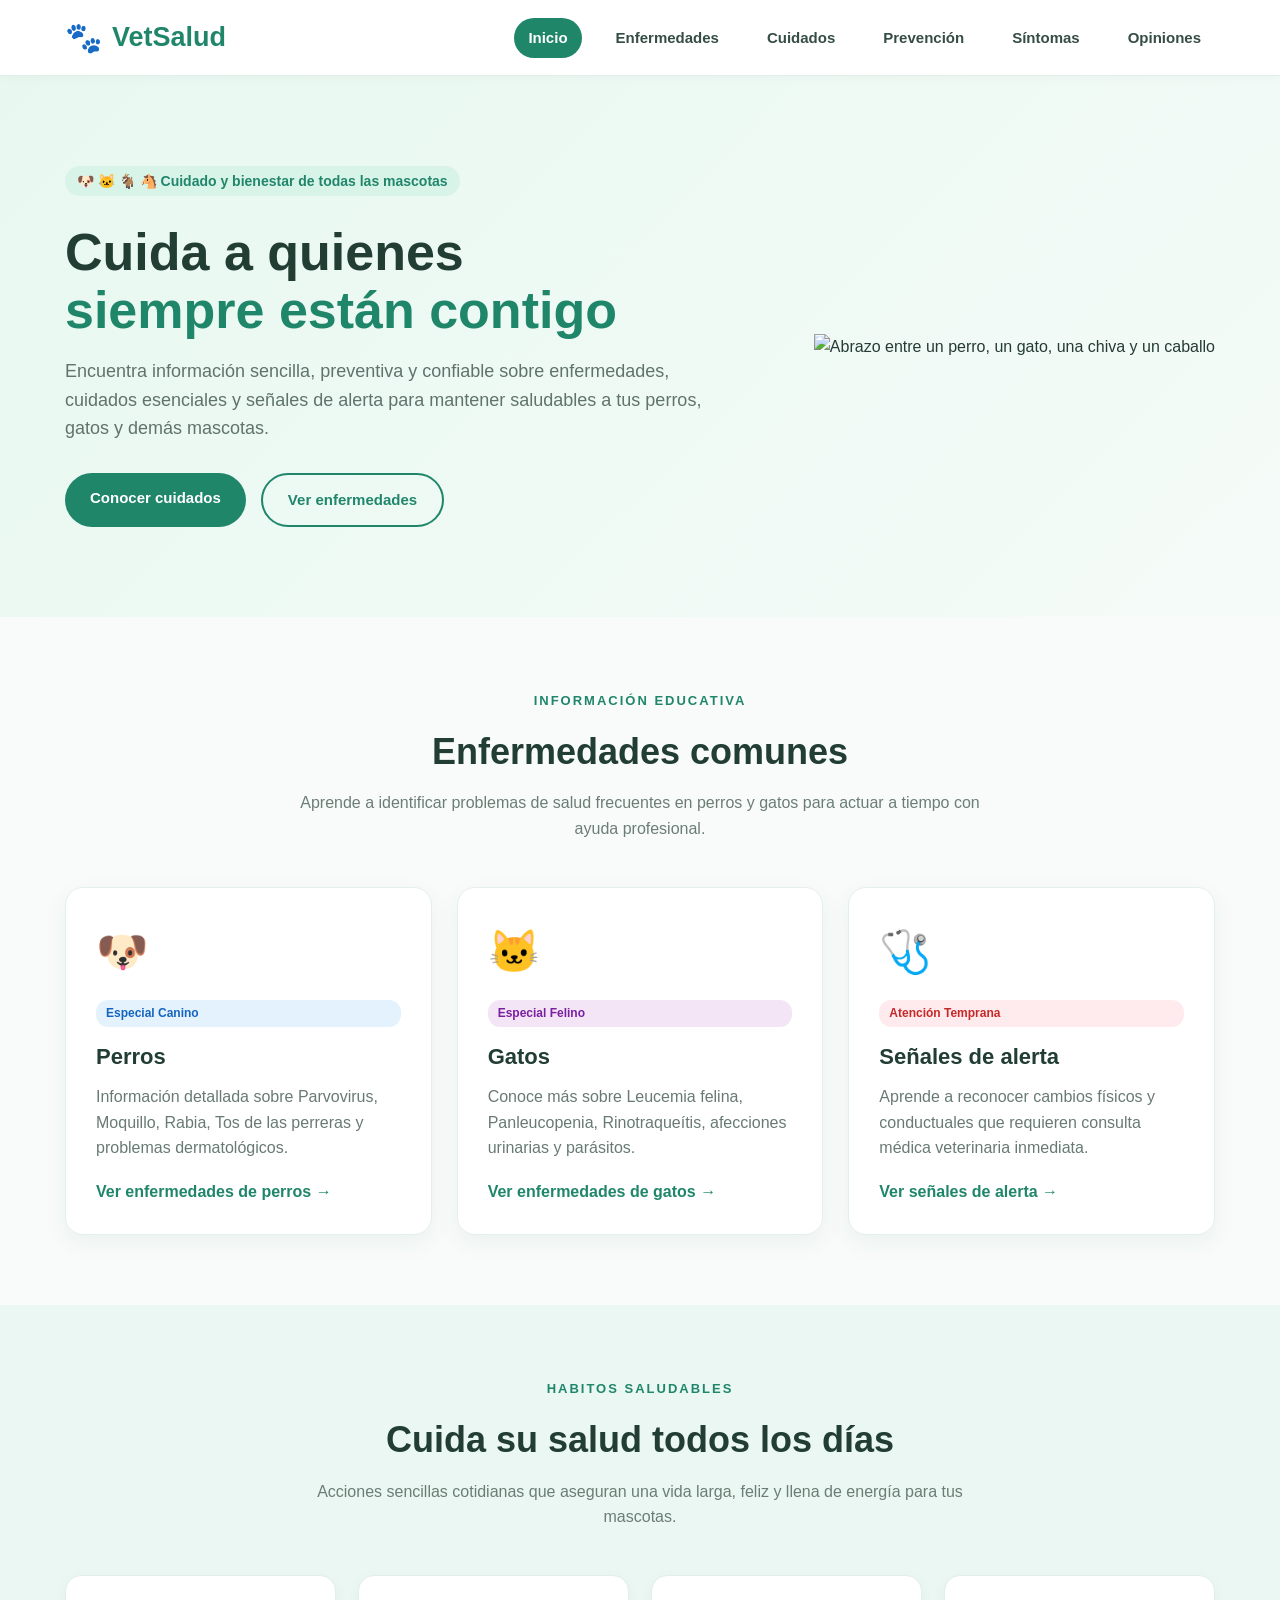
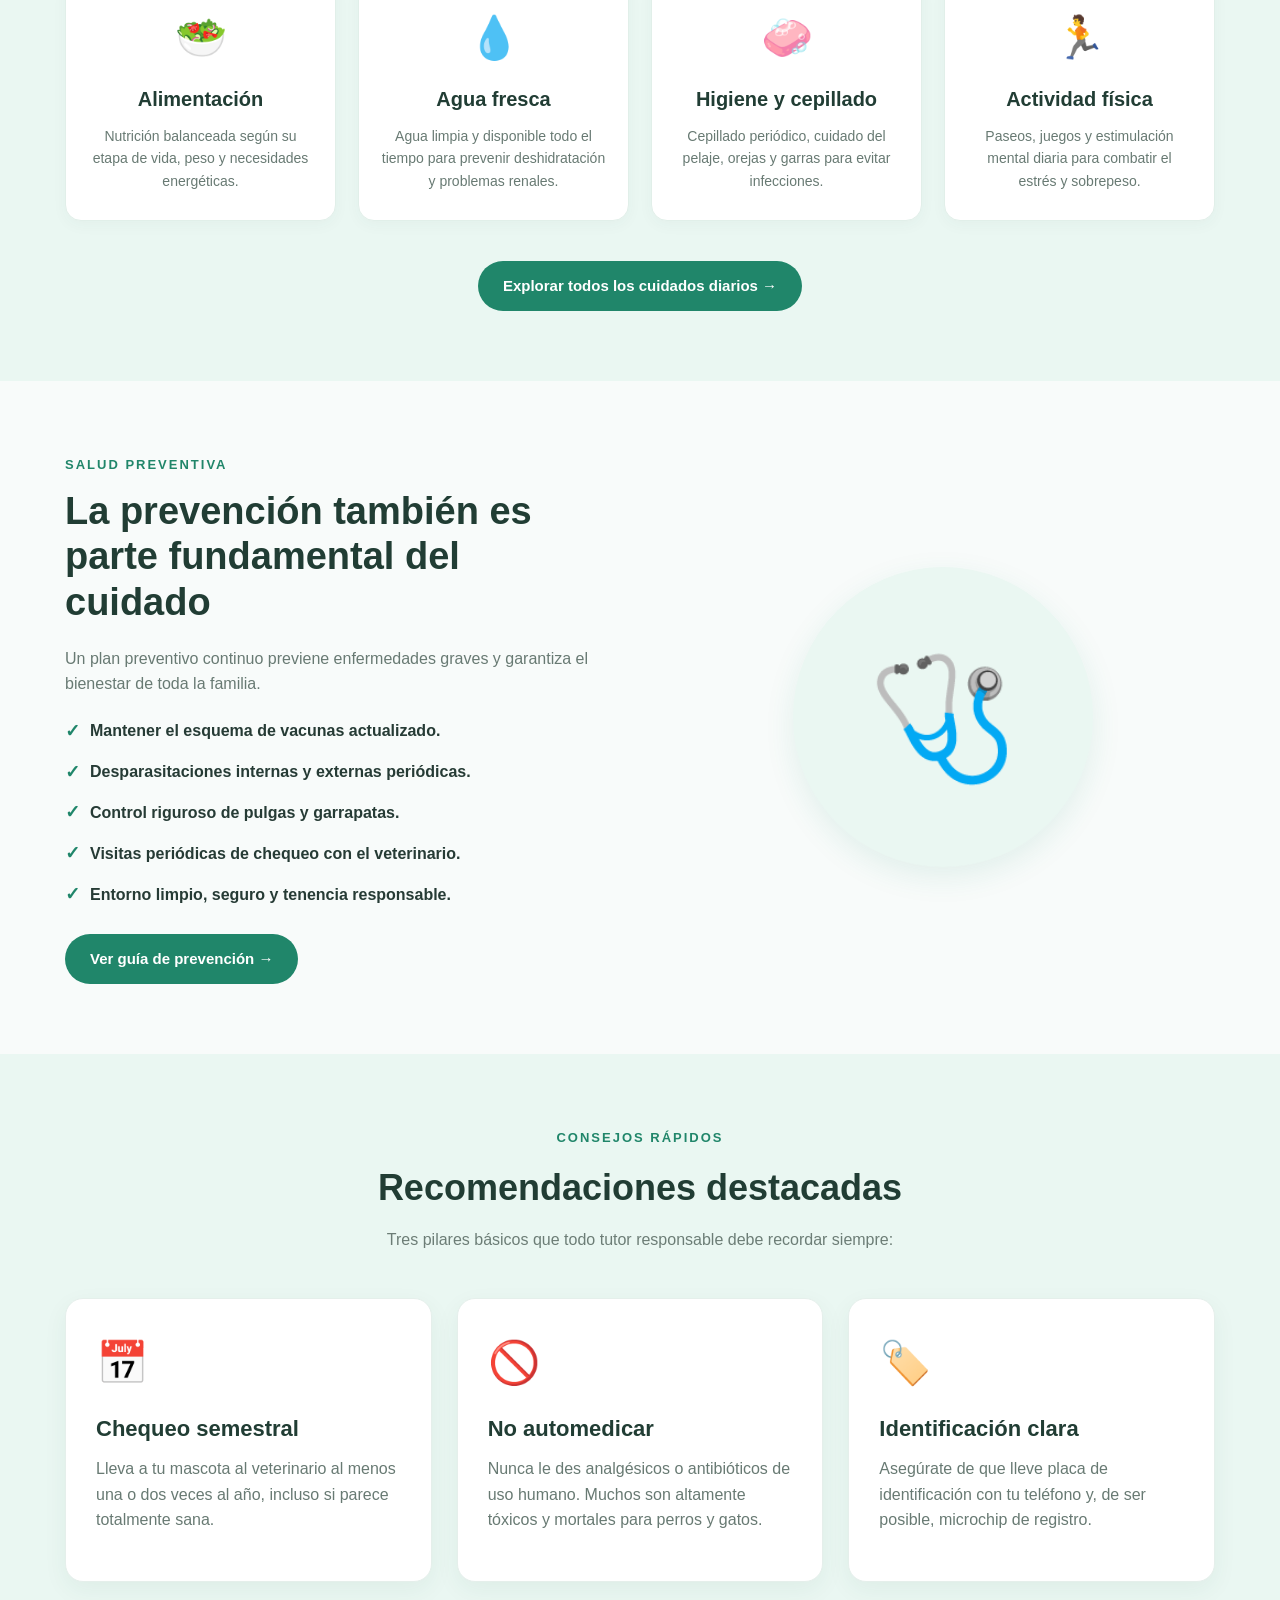
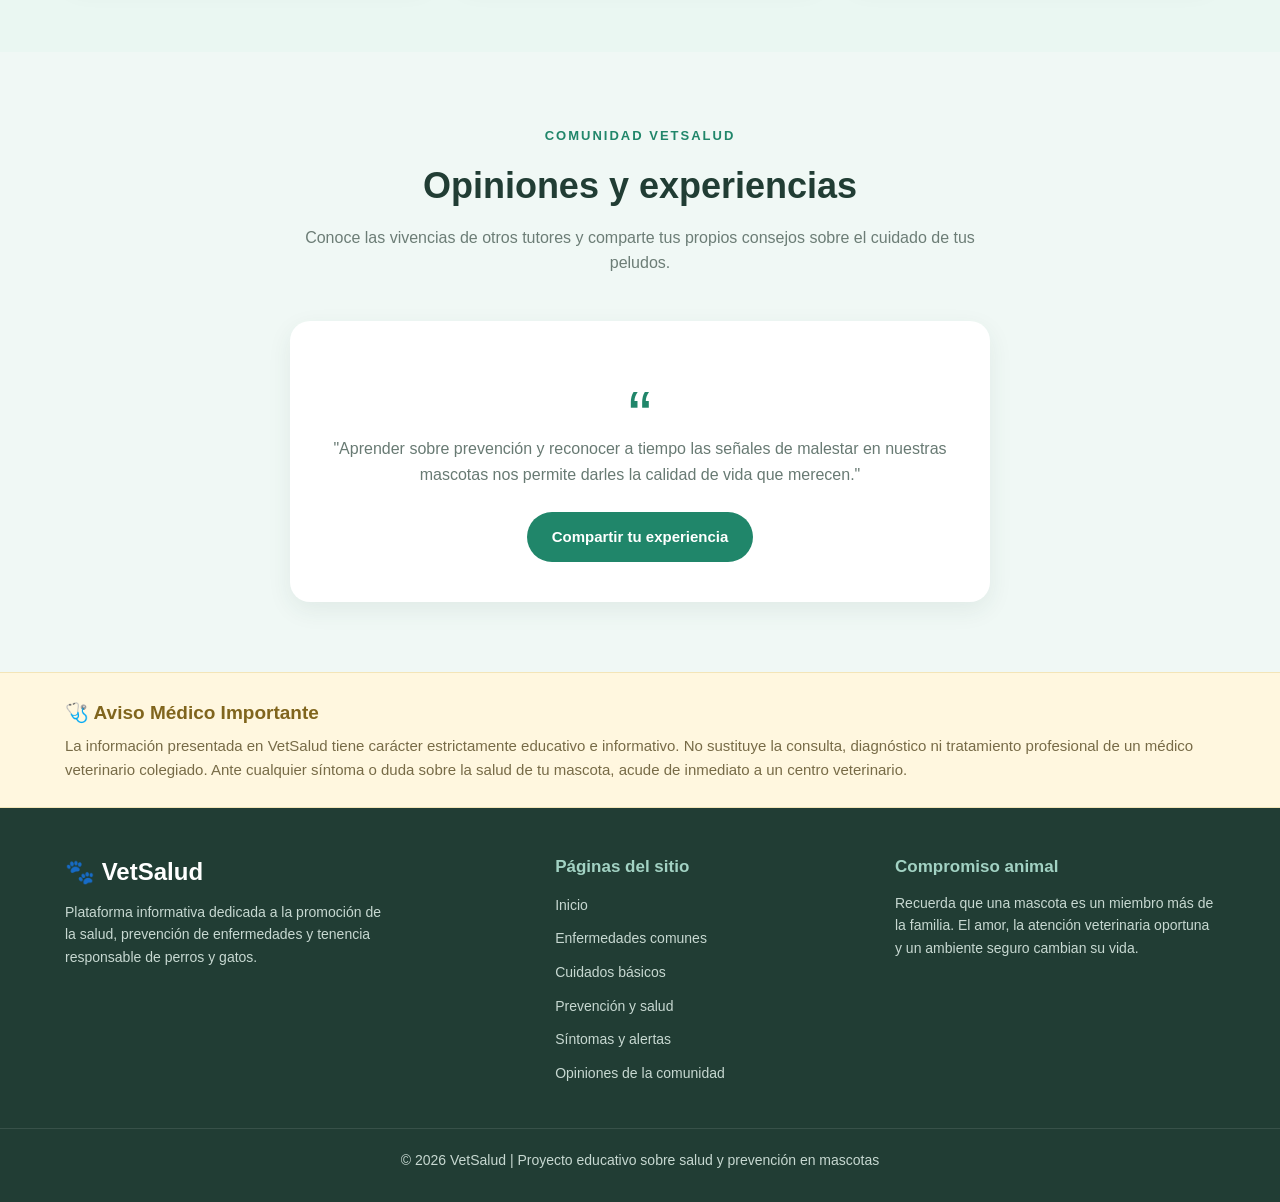
==== commit 5b16ea90: "Cambio de imagen de index" ====
--- a/index.html
+++ b/index.html
@@ -43,7 +43,7 @@
         <div class="contenedor hero-contenido">
 
             <div class="hero-texto">
-                <span class="etiqueta">🐶 🐱 Cuidado y bienestar animal</span>
+                <span class="etiqueta">🐶 🐱 🐐 🐴 Cuidado y bienestar de todas las mascotas</span>
 
                 <h2>
                     Cuida a quienes
@@ -52,7 +52,7 @@
 
                 <p>
                     Encuentra información sencilla, preventiva y confiable sobre enfermedades,
-                    cuidados esenciales y señales de alerta para mantener saludables a tus perros y gatos.
+                    cuidados esenciales y señales de alerta para mantener saludables a tus perros, gatos y demás mascotas.
                 </p>
 
                 <div style="display: flex; gap: 15px; flex-wrap: wrap;">
@@ -66,8 +66,8 @@
             </div>
 
             <div class="hero-animal">
-                <div class="circulo-animal" title="VetSalud - Salud de Mascotas">
-                    🐶🐱
+                <div class="circulo-animal-animado">
+                    <img src="imagenes/animales_abrazados.png" alt="Abrazo entre un perro, un gato, una chiva y un caballo" class="imagen-abrazados">
                 </div>
             </div>
 
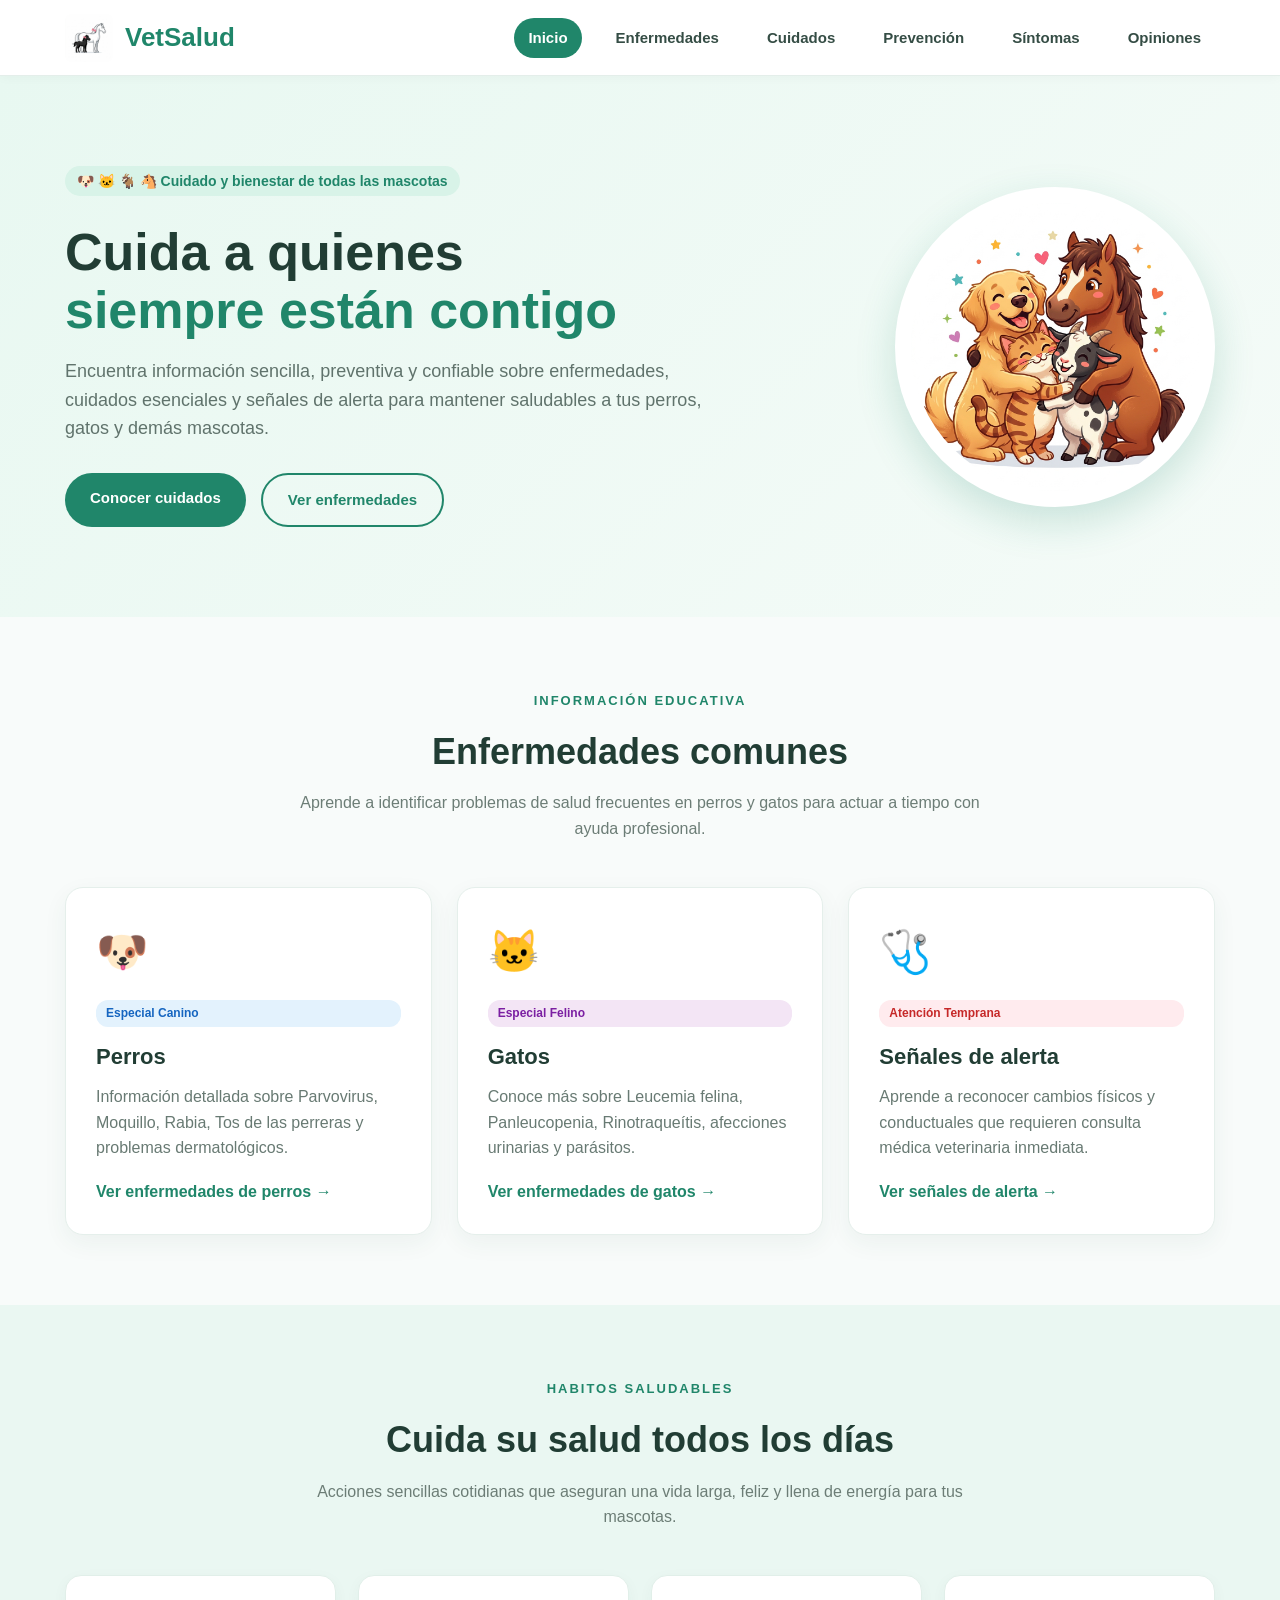
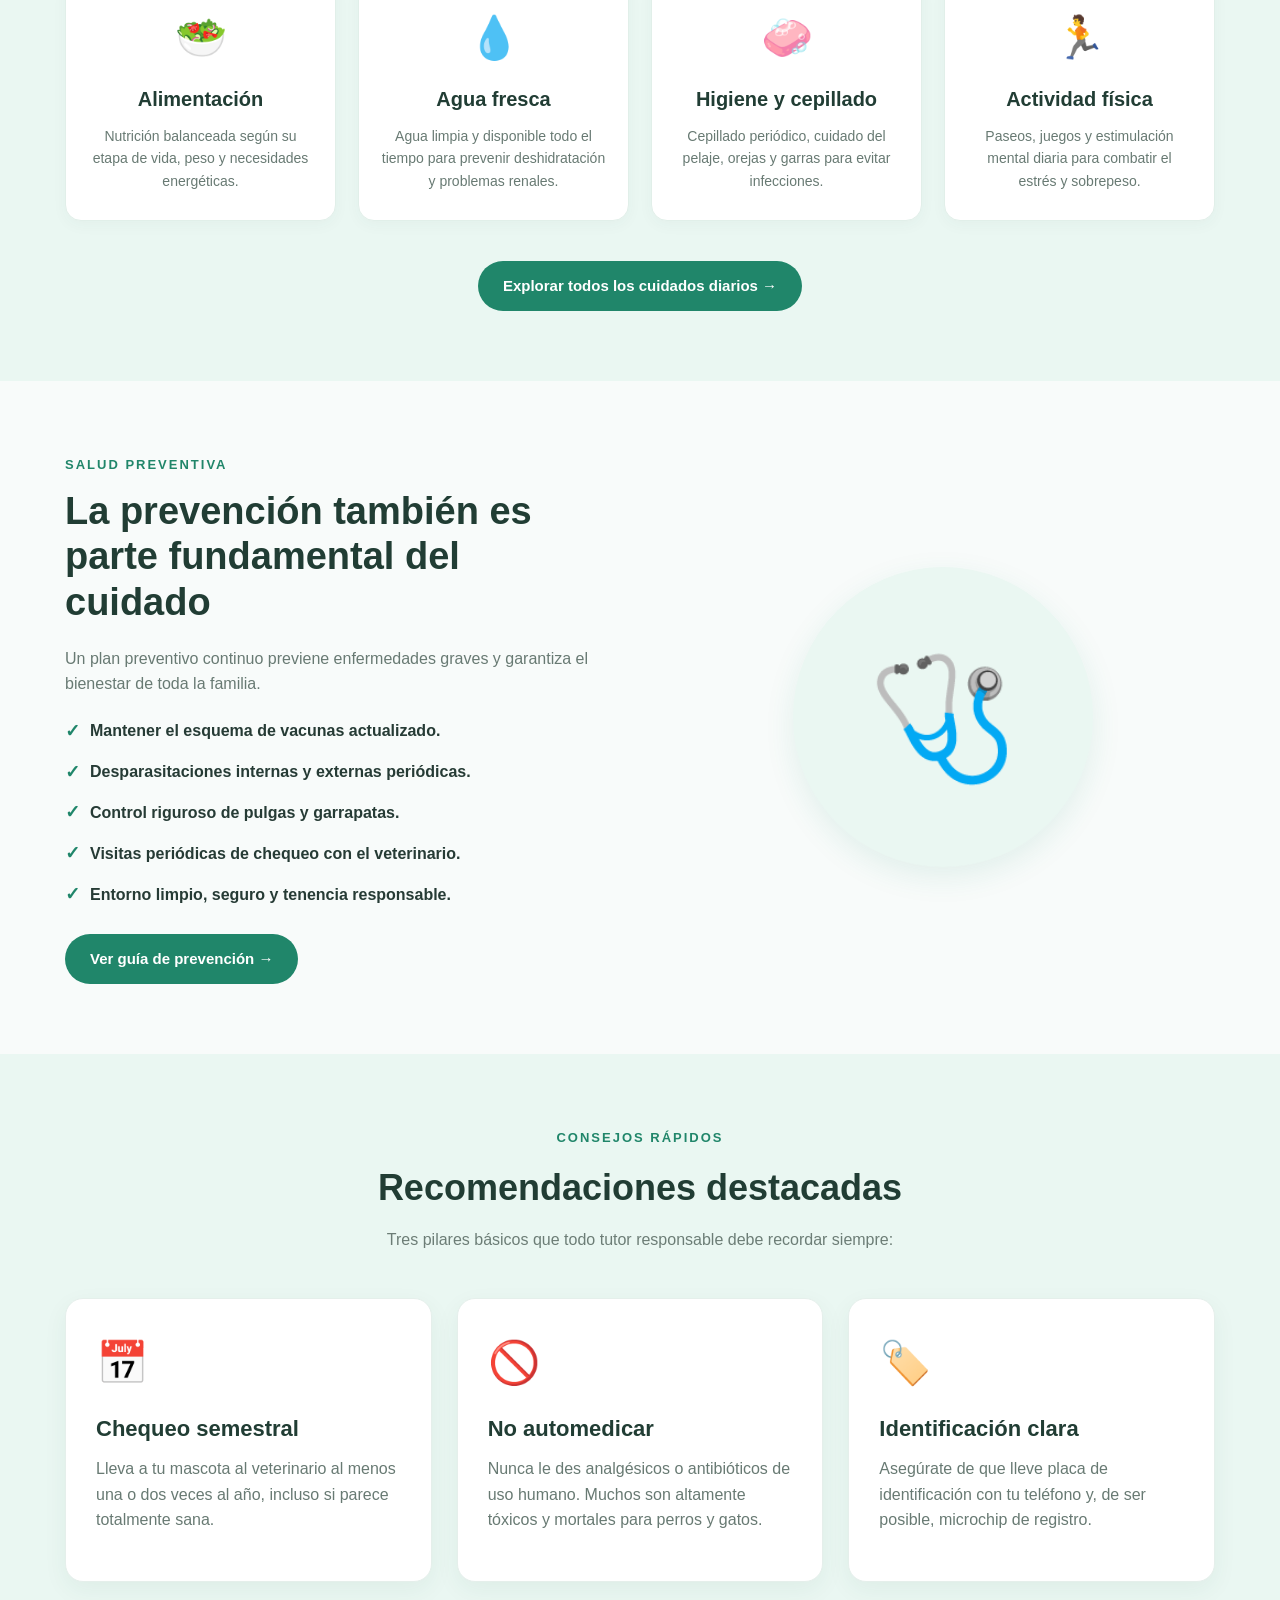
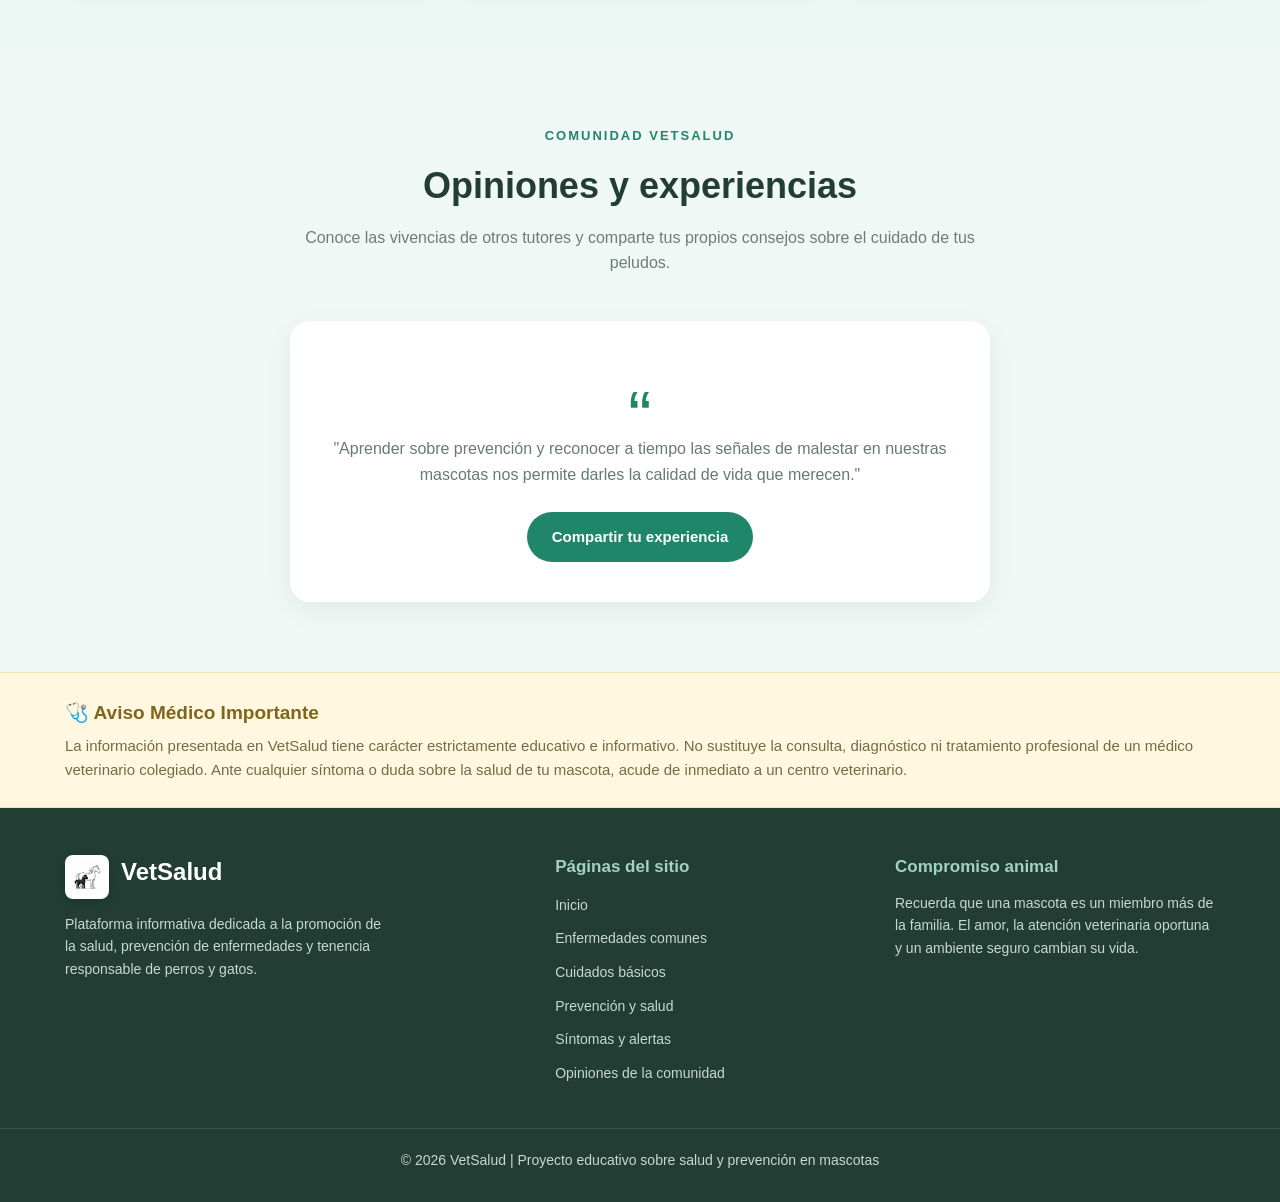
==== commit ec7a1622: "Actualización del logo de VetSalud" ====
--- a/index.html
+++ b/index.html
@@ -15,7 +15,7 @@
         <div class="contenedor header-contenido">
 
             <a href="index.html" class="logo" aria-label="Inicio VetSalud">
-                <span>🐾</span>
+                <img src="imagenes/logo.png" alt="Logo VetSalud - Yegua blanca y potranca negra con moños rosas" class="logo-img">
                 <h1>VetSalud</h1>
             </a>
 
@@ -317,7 +317,10 @@
         <div class="contenedor footer-contenido">
 
             <div class="footer-col">
-                <h2>🐾 VetSalud</h2>
+                <div class="logo-footer">
+                    <img src="imagenes/logo.png" alt="Logo VetSalud" class="logo-img-footer">
+                    <h2>VetSalud</h2>
+                </div>
                 <p>
                     Plataforma informativa dedicada a la promoción de la salud, prevención de enfermedades y tenencia responsable de perros y gatos.
                 </p>
--- a/css/style.css
+++ b/css/style.css
@@ -54,17 +54,45 @@
 .logo {
     display: flex;
     align-items: center;
-    gap: 10px;
+    gap: 12px;
     text-decoration: none;
 }
 
-.logo span {
-    font-size: 30px;
+.logo-img {
+    height: 48px;
+    width: auto;
+    max-width: 55px;
+    object-fit: contain;
+    border-radius: 8px;
+    transition: transform 0.3s ease;
+}
+
+.logo:hover .logo-img {
+    transform: scale(1.1) rotate(-3deg);
 }
 
 .logo h1 {
     color: #20866a;
-    font-size: 27px;
+    font-size: 26px;
+    font-weight: bold;
+}
+
+.logo-footer {
+    display: flex;
+    align-items: center;
+    gap: 12px;
+    margin-bottom: 12px;
+}
+
+.logo-img-footer {
+    height: 44px;
+    width: auto;
+    max-width: 50px;
+    object-fit: contain;
+    border-radius: 8px;
+    background-color: white;
+    padding: 3px;
+    box-shadow: 0 2px 8px rgba(0, 0, 0, 0.15);
 }
 
 /* Botón menú hamburguesa para móviles */
@@ -214,16 +242,62 @@
     align-items: center;
 }
 
-.circulo-animal {
-    width: 290px;
-    height: 290px;
+.circulo-animal-animado {
+    width: 320px;
+    height: 320px;
     border-radius: 50%;
     background-color: white;
+    padding: 10px;
     display: flex;
     justify-content: center;
     align-items: center;
-    font-size: 130px;
-    box-shadow: 0 15px 40px rgba(32, 134, 106, 0.15);
+    box-shadow: 0 15px 40px rgba(32, 134, 106, 0.2);
+    animation: flotarAnimacion 4s ease-in-out infinite alternate, latidoSombra 3s ease-in-out infinite alternate;
+    overflow: hidden;
+    border: 6px solid #ffffff;
+}
+
+.imagen-abrazados {
+    width: 100%;
+    height: 100%;
+    object-fit: cover;
+    border-radius: 50%;
+    transition: transform 0.4s ease;
+    animation: respirarImagen 5s ease-in-out infinite;
+}
+
+.circulo-animal-animado:hover .imagen-abrazados {
+    transform: scale(1.08) rotate(2deg);
+}
+
+@keyframes flotarAnimacion {
+    0% {
+        transform: translateY(0px) rotate(0deg);
+    }
+    50% {
+        transform: translateY(-12px) rotate(1.5deg);
+    }
+    100% {
+        transform: translateY(0px) rotate(0deg);
+    }
+}
+
+@keyframes latidoSombra {
+    0% {
+        box-shadow: 0 10px 30px rgba(32, 134, 106, 0.15);
+    }
+    100% {
+        box-shadow: 0 25px 50px rgba(32, 134, 106, 0.35);
+    }
+}
+
+@keyframes respirarImagen {
+    0%, 100% {
+        transform: scale(1);
+    }
+    50% {
+        transform: scale(1.03);
+    }
 }
 
 
@@ -963,10 +1037,9 @@
         font-size: 30px;
     }
 
-    .circulo-animal {
-        width: 210px;
-        height: 210px;
-        font-size: 90px;
+    .circulo-animal-animado {
+        width: 240px;
+        height: 240px;
     }
 
     .cuidados-grid {
